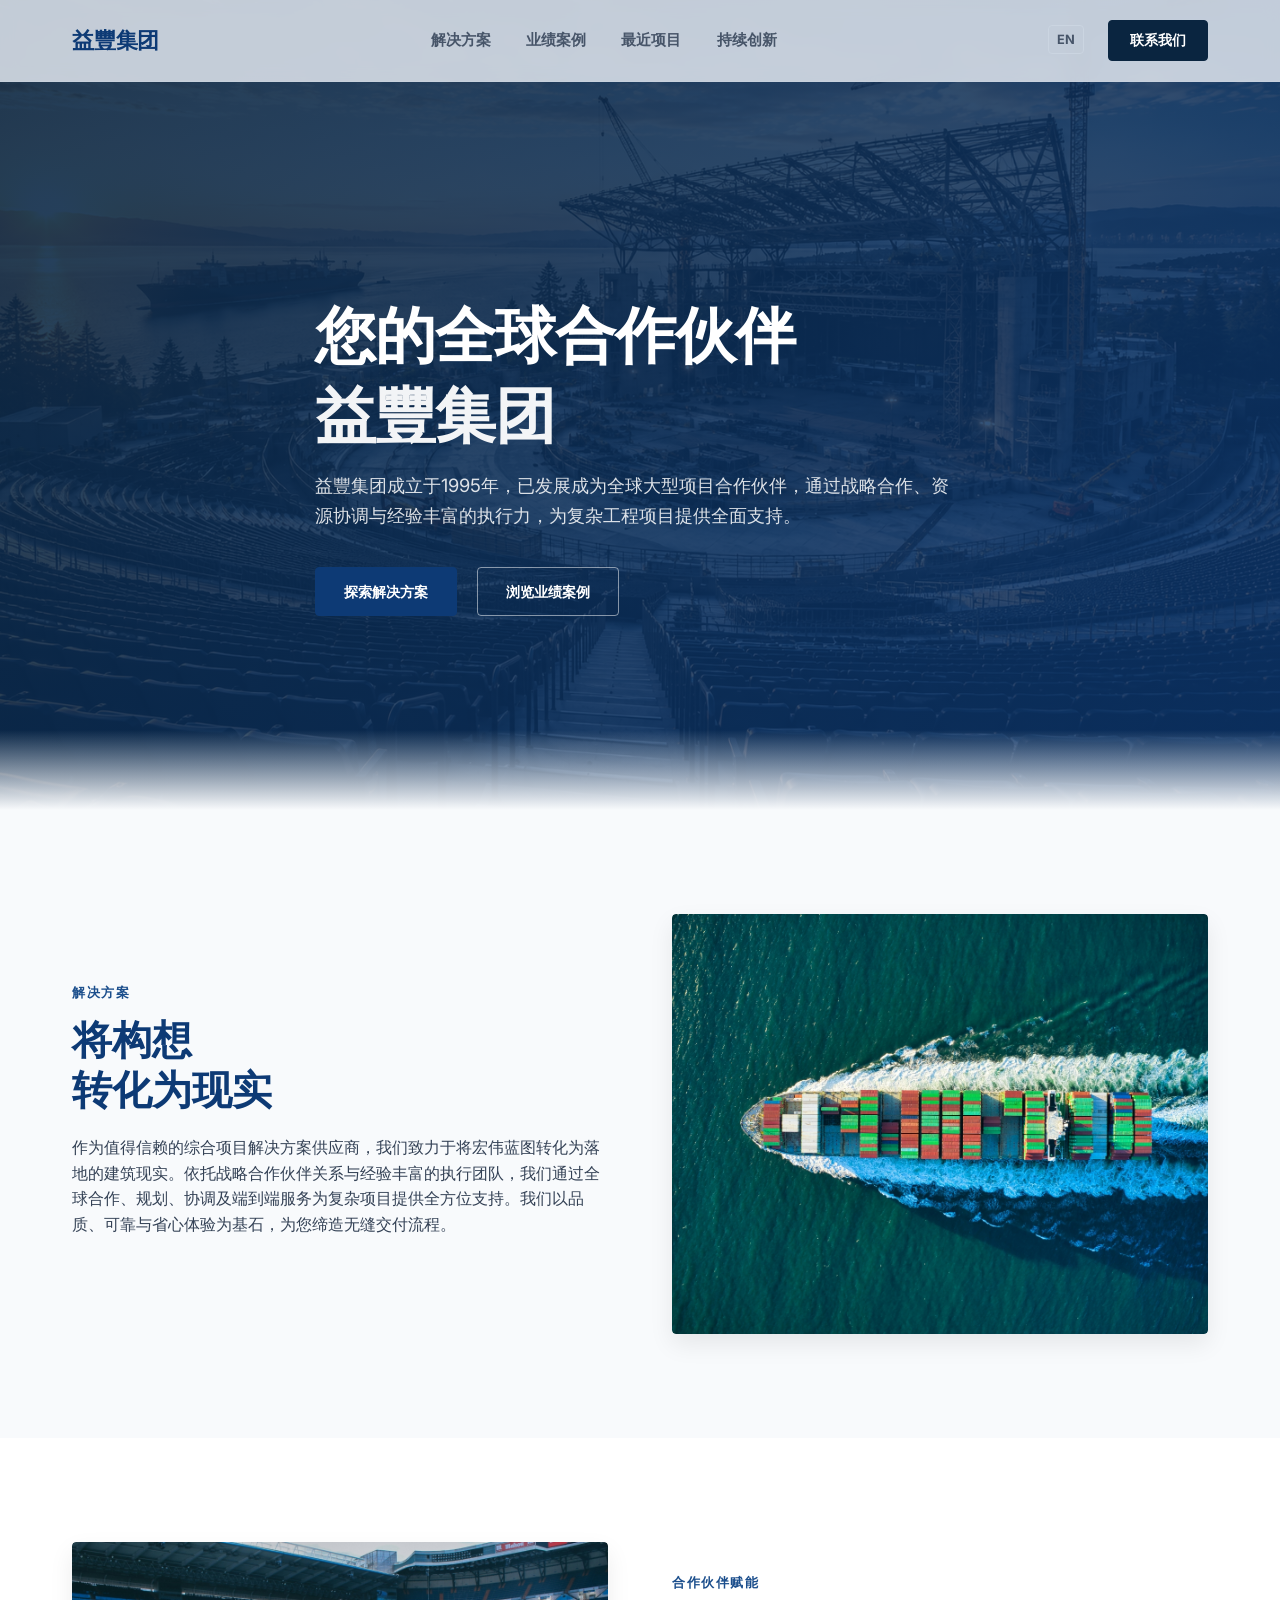
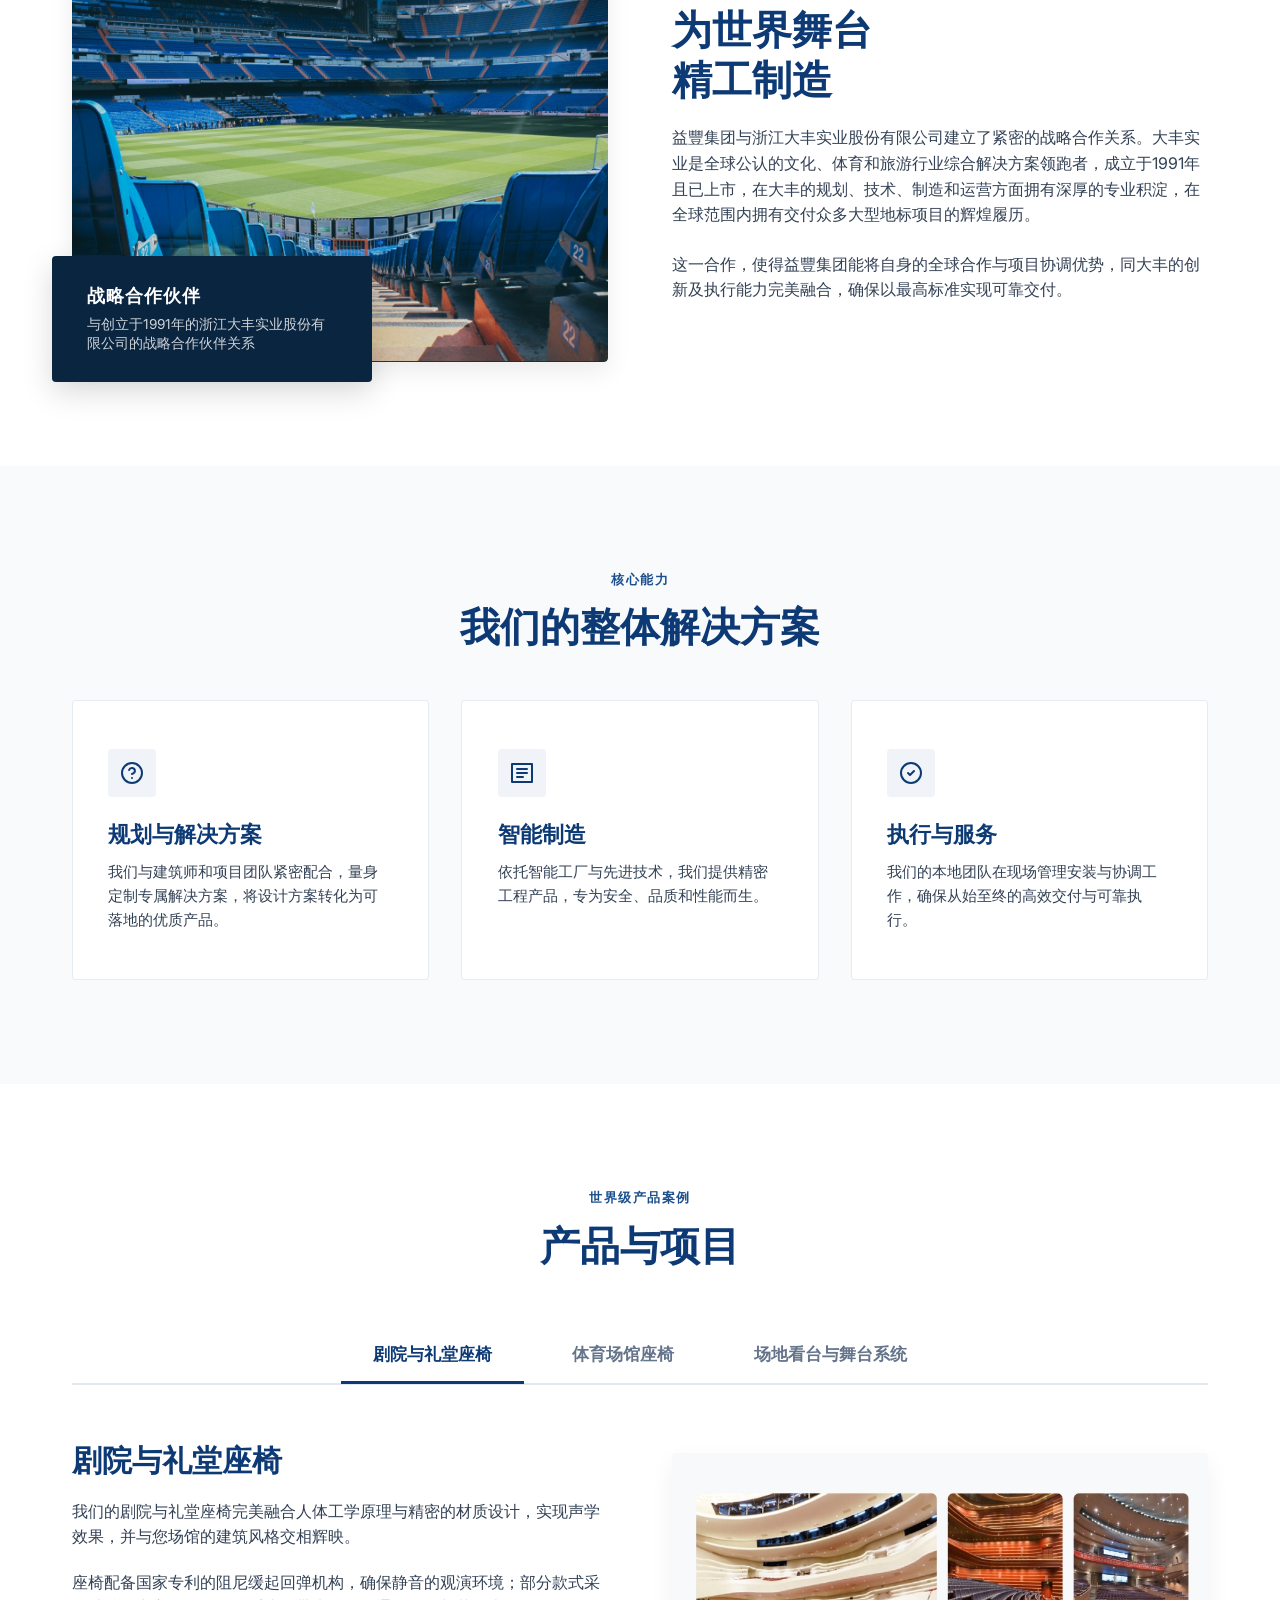
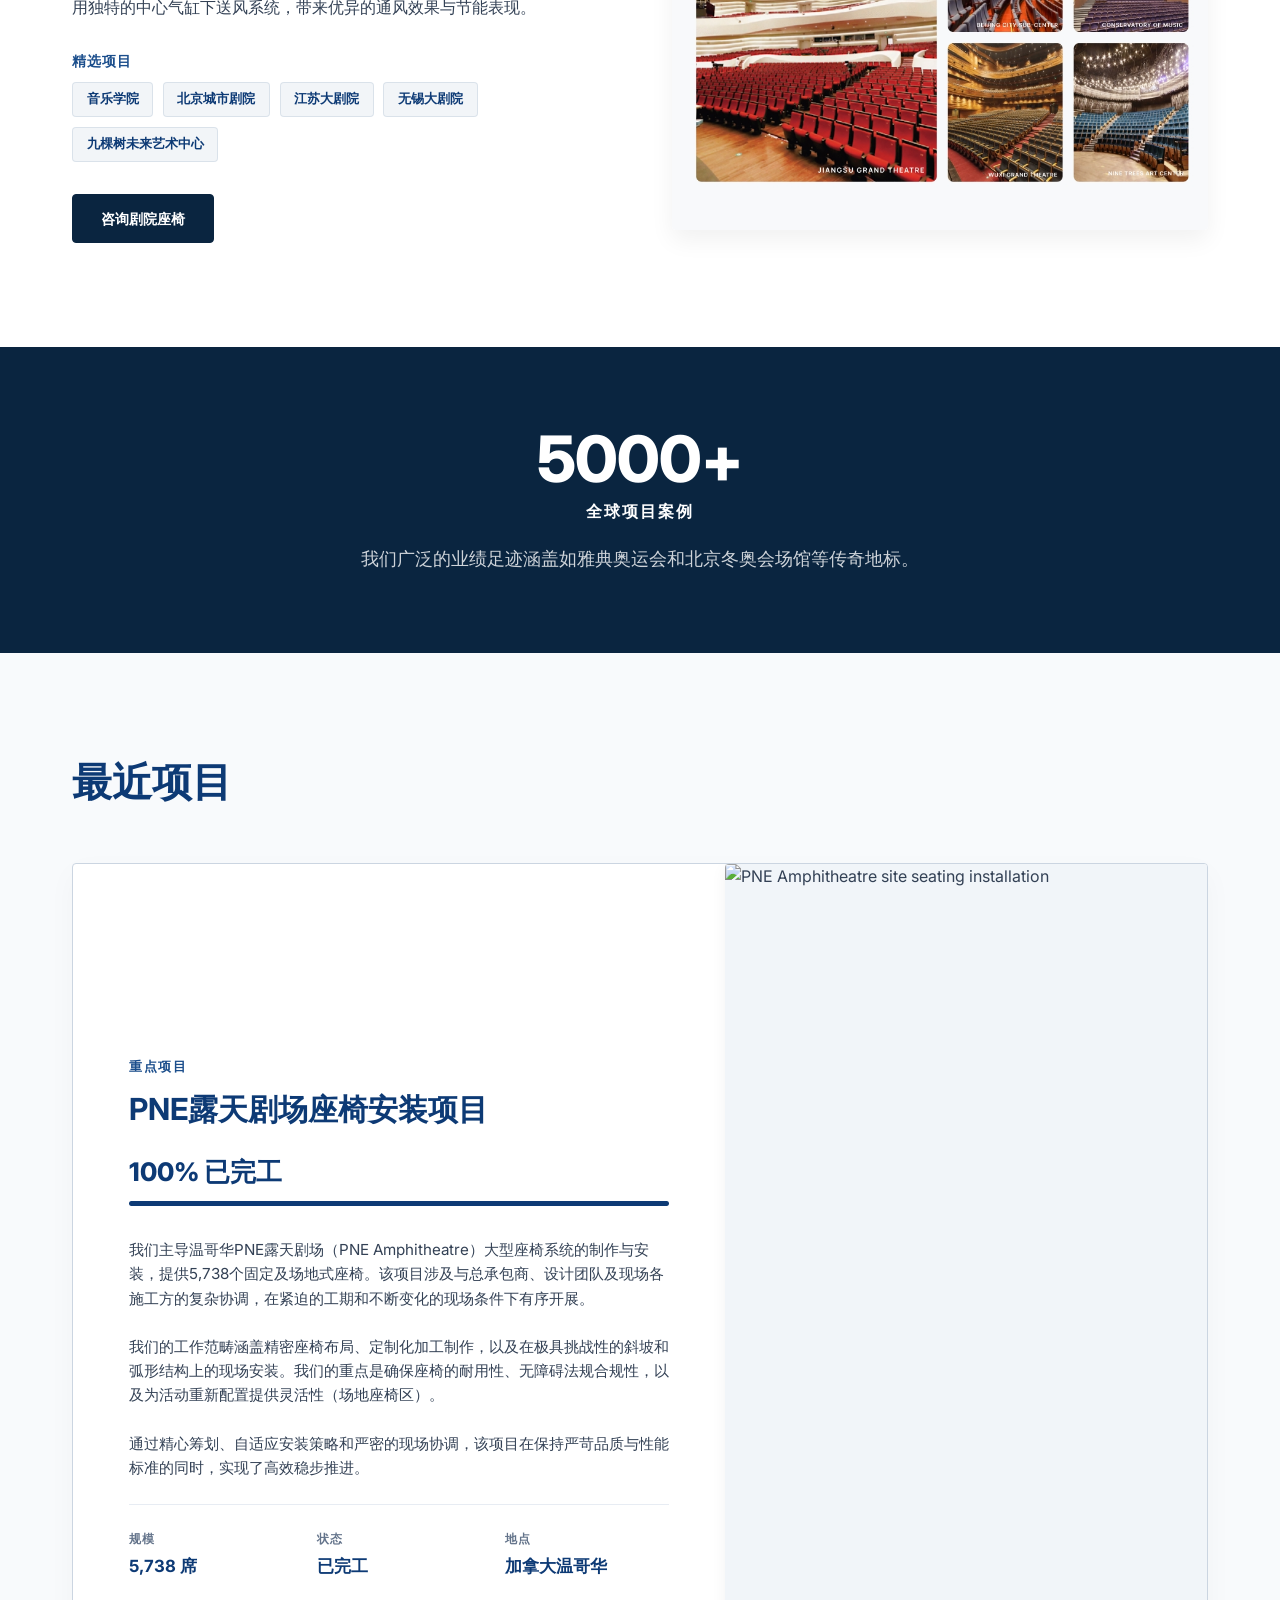
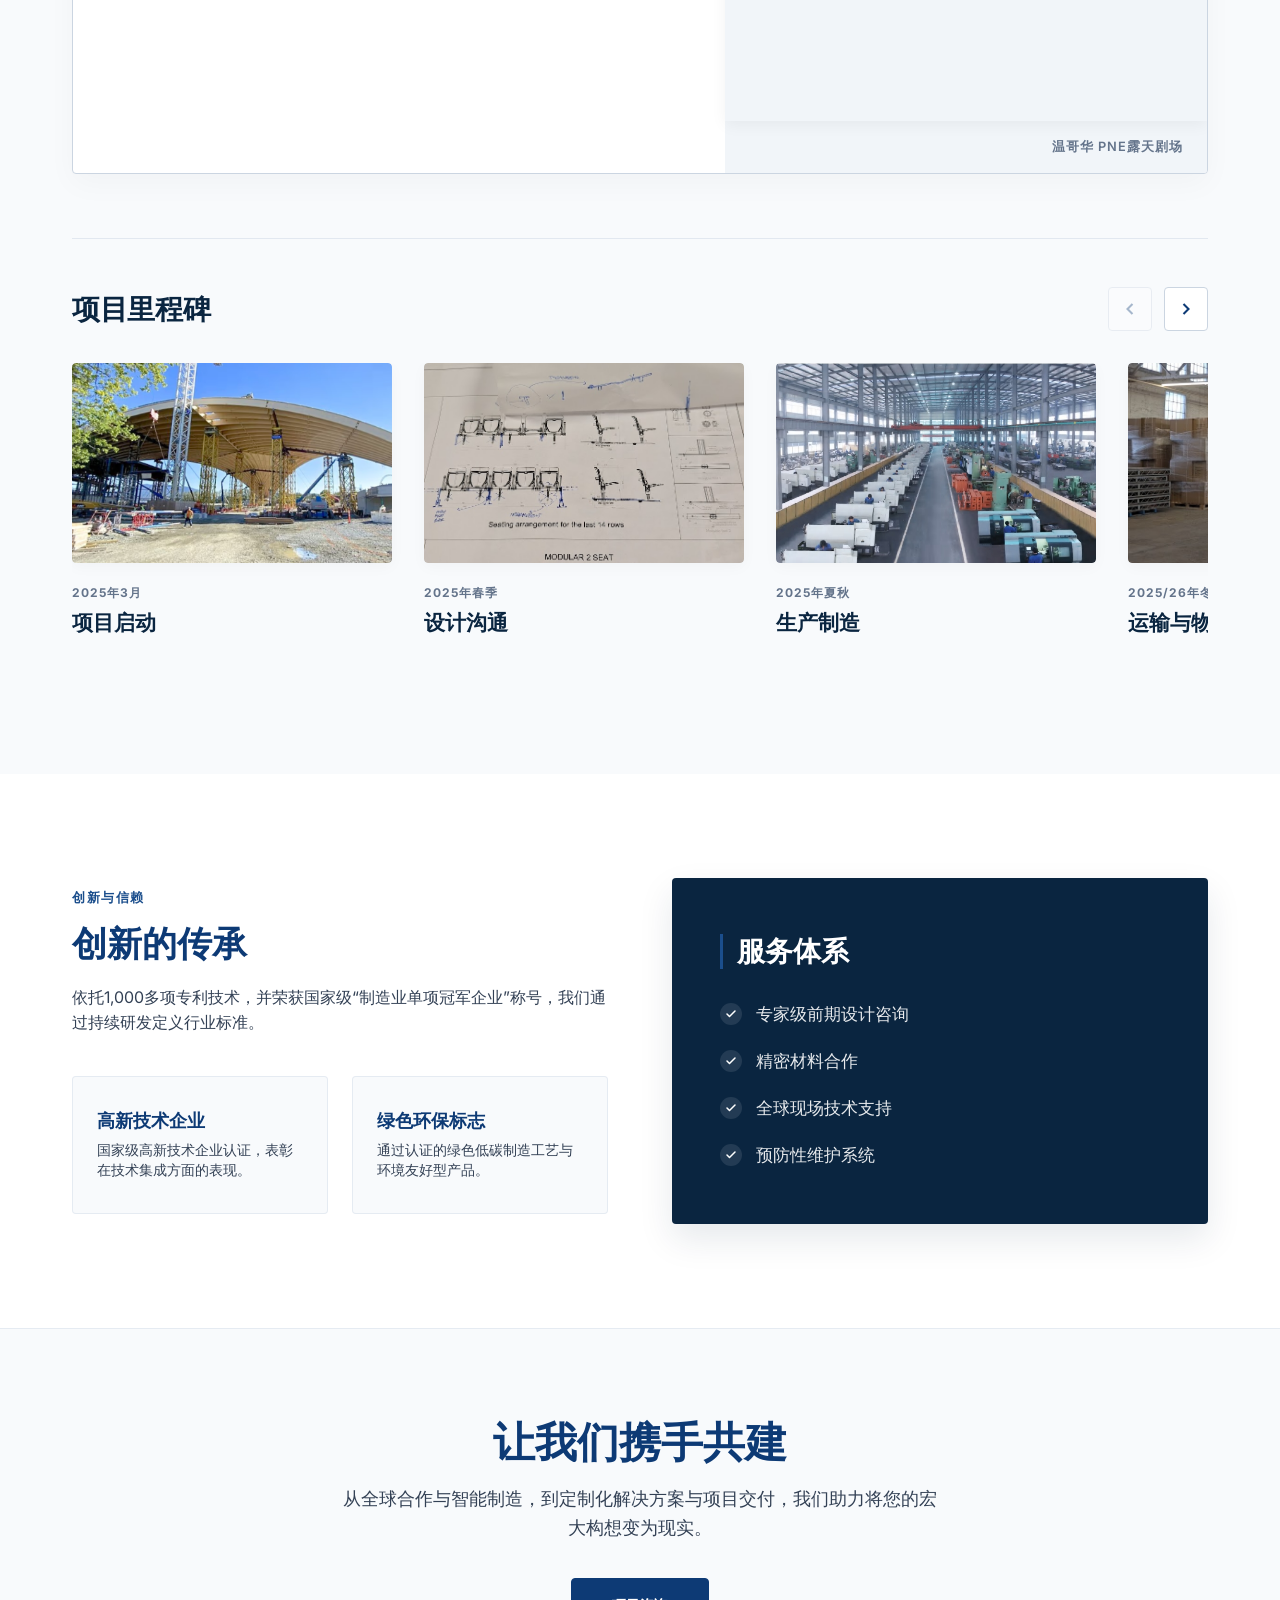
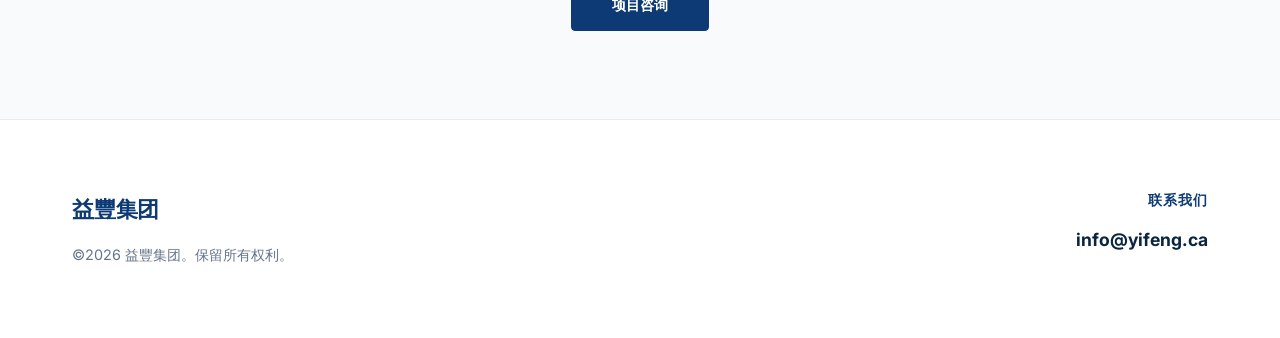
==== Website/zh.html @ a0447354 "CN Translation" ====
<!DOCTYPE html>
<html lang="zh">
<head>
  <meta charset="UTF-8">
  <meta name="viewport" content="width=device-width, initial-scale=1.0">
  <meta name="description" content="益豐集团 - 您在全球大型项目综合解决方案方面的合作伙伴。依托战略合作伙伴关系与经验丰富的执行团队。">
  <title>益豐集团 | 您的全球合作伙伴</title>
  
  <!-- SEO Best Practices: Metas and Icons -->
  <link rel="icon" type="image/png" href="data:image/svg+xml,%3Csvg xmlns='http://www.w3.org/2000/svg' viewBox='0 0 24 24' fill='%230d3a75'%3E%3Cpath d='M12 2l3.09 6.26L22 9.27l-5 4.87 1.18 6.88L12 17.77l-6.18 3.25L7 14.14 2 9.27l6.91-1.01L12 2z'/%3E%3C/svg%3E">
  
  <!-- Preloads for critical fonts -->
  <link rel="preconnect" href="https://fonts.googleapis.com">
  <link rel="preconnect" href="https://fonts.gstatic.com" crossorigin>
  
  <!-- Stylesheets -->
  <link rel="stylesheet" href="css/style.css">
</head>
<body>

  <!-- FLOATING NAVIGATION (MATCHES SCREENSHOT) -->
  <header id="nav-header">
    <div class="container">
      <a href="#hero" class="logo">益豐集团</a>
      
      <nav id="navbar">
        <ul>
          <li><a href="#solutions" class="active">解决方案</a></li>
          <li><a href="#products">业绩案例</a></li>
          <li><a href="#projects">最近项目</a></li>
          <li><a href="#innovation">持续创新</a></li>
        </ul>
      </nav>
      
      <div class="header-right">
        <a href="index.html" class="lang-switch">EN</a>
        
        <div class="header-btn-wrapper">
          <a href="mailto:info@yifeng.ca" class="btn header-btn">联系我们</a>
        </div>
        
        <div class="menu-toggle" id="menu-burger">
          <span></span>
          <span></span>
          <span></span>
        </div>
      </div>
    </div>
  </header>

  <!-- HERO SECTION -->
  <section id="hero" class="hero">
    <div class="container">
      <div class="hero-content reveal">
        <h1>
          <span>您的全球合作伙伴</span>
          <span style="font-weight: 800; color: rgba(255,255,255,0.95); margin-top: 0.25rem;">益豐集团</span>
        </h1>
        <p>
          益豐集团成立于1995年，已发展成为全球大型项目合作伙伴，通过战略合作、资源协调与经验丰富的执行力，为复杂工程项目提供全面支持。
        </p>
        <div class="hero-btns">
          <a href="#solutions" class="btn btn-primary">探索解决方案</a>
          <a href="#products" class="btn btn-outline">浏览业绩案例</a>
        </div>
      </div>
    </div>
  </section>

  <!-- HOW WE DO THINGS (VISION) SECTION -->
  <section id="vision" class="section vision">
    <div class="container">
      <div class="grid-2">
        <div class="vision-text reveal-left">
          <span class="section-badge">解决方案</span>
          <h2 class="section-title">将构想<br>转化为现实</h2>
          <p class="section-desc">
            作为值得信赖的综合项目解决方案供应商，我们致力于将宏伟蓝图转化为落地的建筑现实。依托战略合作伙伴关系与经验丰富的执行团队，我们通过全球合作、规划、协调及端到端服务为复杂项目提供全方位支持。我们以品质、可靠与省心体验为基石，为您缔造无缝交付流程。
          </p>
        </div>
        
        <div class="vision-image reveal-right">
          <div class="vision-image-wrapper">
            <img src="images/cargo_ship.png" alt="Cargo ship in teal water representing global sourcing and logistics coordination" loading="lazy">
          </div>
        </div>
      </div>
    </div>
  </section>

  <!-- PARTNERSHIP / WORLD STAGE SECTION -->
  <section id="engineering" class="section engineering">
    <div class="container">
      <div class="grid-2">
        <div class="engineering-image reveal-left">
          <div class="engineering-image-container">
            <div class="stadium-img-wrapper">
              <img src="images/stadium_engineering.png" alt="Grand modern stadium representing engineering for the world stage" loading="lazy">
            </div>
            <div class="established-badge">
              <h4>战略合作伙伴</h4>
              <p>与创立于1991年的浙江大丰实业股份有限公司的战略合作伙伴关系</p>
            </div>
          </div>
        </div>
        
        <div class="engineering-text reveal-right">
          <span class="section-badge">合作伙伴赋能</span>
          <h2 class="section-title">为世界舞台<br>精工制造</h2>
          <p class="section-desc" style="margin-bottom: 1.5rem">
            益豐集团与浙江大丰实业股份有限公司建立了紧密的战略合作关系。大丰实业是全球公认的文化、体育和旅游行业综合解决方案领跑者，成立于1991年且已上市，在大丰的规划、技术、制造和运营方面拥有深厚的专业积淀，在全球范围内拥有交付众多大型地标项目的辉煌履历。
          </p>
          <p class="section-desc">
            这一合作，使得益豐集团能将自身的全球合作与项目协调优势，同大丰的创新及执行能力完美融合，确保以最高标准实现可靠交付。
          </p>
        </div>
      </div>
    </div>
  </section>

  <!-- CAPABILITIES / OUR TOTAL SOLUTIONS -->
  <section id="solutions" class="section solutions">
    <div class="container">
      <div style="text-align: center; max-width: 700px; margin: 0 auto 3rem auto;" class="reveal">
        <span class="section-badge">核心能力</span>
        <h2 class="section-title">我们的整体解决方案</h2>
      </div>
      
      <div class="grid-3">
        <!-- Card 1 -->
        <div class="solution-card reveal delay-100">
          <div class="solution-icon">
            <svg xmlns="http://www.w3.org/2000/svg" viewBox="0 0 24 24" fill="none" stroke="currentColor" stroke-linecap="round" stroke-linejoin="round">
              <circle cx="12" cy="12" r="10"/>
              <path d="M9.09 9a3 3 0 0 1 5.83 1c0 2-3 3-3 3"/>
              <line x1="12" y1="17" x2="12.01" y2="17"/>
            </svg>
          </div>
          <h3>规划与解决方案</h3>
          <p>我们与建筑师和项目团队紧密配合，量身定制专属解决方案，将设计方案转化为可落地的优质产品。</p>
        </div>
        
        <!-- Card 2 -->
        <div class="solution-card reveal delay-200">
          <div class="solution-icon">
            <svg xmlns="http://www.w3.org/2000/svg" viewBox="0 0 24 24" fill="none" stroke="currentColor" stroke-linecap="round" stroke-linejoin="round">
              <path d="M22 21H2V3H22V21Z"/>
              <path d="M7 8H17"/>
              <path d="M7 12H17"/>
              <path d="M7 16H13"/>
            </svg>
          </div>
          <h3>智能制造</h3>
          <p>依托智能工厂与先进技术，我们提供精密工程产品，专为安全、品质和性能而生。</p>
        </div>
        
        <!-- Card 3 -->
        <div class="solution-card reveal delay-300">
          <div class="solution-icon">
            <svg xmlns="http://www.w3.org/2000/svg" viewBox="0 0 24 24" fill="none" stroke="currentColor" stroke-linecap="round" stroke-linejoin="round">
              <path d="M12 22C17.5228 22 22 17.5228 22 12C22 6.47715 17.5228 2 12 2C6.47715 2 2 6.47715 2 12C2 17.5228 6.47715 22 12 22Z"/>
              <path d="M9 12L11 14L15 10"/>
            </svg>
          </div>
          <h3>执行与服务</h3>
          <p>我们的本地团队在现场管理安装与协调工作，确保从始至终的高效交付与可靠执行。</p>
        </div>
      </div>
    </div>
  </section>

  <!-- PRODUCTS & PROJECTS (WORLD-CLASS PORTFOLIO) -->
  <section id="products" class="section products-projects">
    <div class="container">
      <div class="section-header reveal">
        <span class="section-badge">世界级产品案例</span>
        <h2 class="section-title">产品与项目</h2>
      </div>
      
      <!-- TABS CONTROLS -->
      <div class="tabs-nav reveal">
        <button class="tab-trigger active" data-tab="tab-theatre">剧院与礼堂座椅</button>
        <button class="tab-trigger" data-tab="tab-stadium">体育场馆座椅</button>
        <button class="tab-trigger" data-tab="tab-retractable">场地看台与舞台系统</button>
      </div>
      
      <!-- TAB CONTENTS -->
      <!-- Theatre & Auditorium Seating -->
      <div class="tab-content active grid-2" id="tab-theatre">
        <div class="product-info reveal-left">
          <h3>剧院与礼堂座椅</h3>
          <p>
            我们的剧院与礼堂座椅完美融合人体工学原理与精密的材质设计，实现声学效果，并与您场馆的建筑风格交相辉映。
          </p>
          <p>
            座椅配备国家专利的阻尼缓起回弹机构，确保静音的观演环境；部分款式采用独特的中心气缸下送风系统，带来优异的通风效果与节能表现。
          </p>
          
          <h4 class="projects-list-title">精选项目</h4>
          <div class="projects-flex">
            <span class="project-item-pill">音乐学院</span>
            <span class="project-item-pill">北京城市剧院</span>
            <span class="project-item-pill">江苏大剧院</span>
            <span class="project-item-pill">无锡大剧院</span>
            <span class="project-item-pill">九棵树未来艺术中心</span>
          </div>
          
          <a href="mailto:info@yifeng.ca" class="btn btn-secondary">咨询剧院座椅</a>
        </div>
        
        <div class="product-gallery reveal-right">
          <img src="images/theatre_collage.png" alt="A high resolution collage of luxury theater layouts featuring quiet tip-up acoustics chairs" loading="lazy">
        </div>
      </div>
      
      <!-- Stadium & Arena Seating -->
      <div class="tab-content grid-2" id="tab-stadium">
        <div class="product-gallery">
          <img src="images/stadium_collage.png" alt="Vibrant and high-impact stadium seating installations" loading="lazy">
        </div>
        
        <div class="product-info">
          <h3>体育场馆座椅</h3>
          <p>
            专为全球顶级舞台打造，我们的体育场馆座椅为大型国际体育赛事提供耐用性、安全性和舒适度。
          </p>
          <p>
            座椅旨在承受高强度使用和多变的气候考验，同时保持夺目的外观，是国际重大盛会的信赖之选，其中包括2022年北京冬奥会（国家速滑馆“冰丝带”和“冰立方”）。
          </p>
          <a href="mailto:info@yifeng.ca" class="btn btn-secondary" style="margin-top: 1rem">咨询体育场馆座椅</a>
        </div>
      </div>
      
      <!-- Retractable Stands & Stage -->
      <div class="tab-content grid-2" id="tab-retractable">
        <div class="product-info">
          <h3>场地看台与舞台系统</h3>
          <p>
            我们的高空间利用率场地看台可实现场馆多功能灵活性：使用时展开为阶梯轮廓，收纳时紧凑成箱体。配备同步伸缩装置，可有效避免运行过程中的跑偏或卡滞。
          </p>
          <p>
            看台底座采用双滚珠轴承聚氨酯（PU）车轮，承受巨大重力的同时绝不损伤木质地板，整套系统可通过有线或无线遥控安全操纵。
          </p>
          <a href="mailto:info@yifeng.ca" class="btn btn-secondary" style="margin-top: 1rem">咨询场地看台系统</a>
        </div>
        
        <div class="product-gallery">
          <img src="images/retractable_collage.png" alt="Retractable telescopic stadium grandstands and stage solutions" loading="lazy">
        </div>
      </div>
    </div>
  </section>

  <!-- STATS BANNER -->
  <section class="stats-banner">
    <div class="container">
      <div class="stats-container reveal">
        <div class="stats-number">5000+</div>
        <div class="stats-label">全球项目案例</div>
        <p class="stats-desc">
          我们广泛的业绩足迹涵盖如雅典奥运会和北京冬奥会场馆等传奇地标。
        </p>
      </div>
    </div>
  </section>

  <!-- RECENT PROJECTS & PROGRESS TRACKING -->
  <section id="projects" class="section current-projects">
    <div class="container">
      <div class="projects-header reveal">
        <div class="projects-header-left">
          <h2 class="section-title">最近项目</h2>
        </div>
      </div>
      
      <div class="featured-project-card reveal">
        <!-- Left details pane -->
        <div class="project-details-pane">
          <span class="project-tag">重点项目</span>
          <h3>PNE露天剧场座椅安装项目</h3>
          
          <!-- Overall Progress Tracker Together with Featured Projects -->
          <div class="progress-tracker">
            <span class="progress-text">100% 已完工</span>
            <div class="progress-bar-container">
              <div class="progress-bar-fill"></div>
            </div>
          </div>

          <p>
            我们主导温哥华PNE露天剧场（PNE Amphitheatre）大型座椅系统的制作与安装，提供5,738个固定及场地式座椅。该项目涉及与总承包商、设计团队及现场各施工方的复杂协调，在紧迫的工期和不断变化的现场条件下有序开展。
          </p>
          <p>
            我们的工作范畴涵盖精密座椅布局、定制化加工制作，以及在极具挑战性的斜坡和弧形结构上的现场安装。我们的重点是确保座椅的耐用性、无障碍法规合规性，以及为活动重新配置提供灵活性（场地座椅区）。
          </p>
          <p>
            通过精心筹划、自适应安装策略和严密的现场协调，该项目在保持严苛品质与性能标准的同时，实现了高效稳步推进。
          </p>
          
          <div class="project-meta-grid">
            <div class="meta-item">
              <span>规模</span>
              <p>5,738 席</p>
            </div>
            <div class="meta-item">
              <span>状态</span>
              <p>已完工</p>
            </div>
            <div class="meta-item">
              <span>地点</span>
              <p>加拿大温哥华</p>
            </div>
          </div>
        </div>
        
        <!-- Right 9x16 Hero Feature Image Pane -->
        <div class="project-gallery-pane-wrapper">
          <div class="project-gallery-pane">
            <img src="images/current_project_collage.png" alt="PNE Amphitheatre site seating installation" loading="lazy">
          </div>
          <div class="project-location-caption">温哥华 PNE露天剧场</div>
        </div>
      </div>

      <!-- HORIZONTAL TIMELINE SCROLLER -->
      <div class="milestones-section-header reveal">
        <h3 class="milestones-section-title">项目里程碑</h3>
        <div class="milestones-nav-btns">
          <button class="milestone-nav-btn" id="milestone-prev" aria-label="Scroll left">
            <svg xmlns="http://www.w3.org/2000/svg" fill="none" stroke="currentColor" viewBox="0 0 24 24">
              <polyline points="15 18 9 12 15 6"/>
            </svg>
          </button>
          <button class="milestone-nav-btn" id="milestone-next" aria-label="Scroll right">
            <svg xmlns="http://www.w3.org/2000/svg" fill="none" stroke="currentColor" viewBox="0 0 24 24">
              <polyline points="9 18 15 12 9 6"/>
            </svg>
          </button>
        </div>
      </div>

      <div class="milestones-scroll-container reveal" id="milestones-track">
        <!-- Milestone 1 -->
        <div class="milestone-card">
          <div class="milestone-photo-wrapper">
            <img src="images/milestone1.png" alt="Project Kickoff milestone" loading="lazy">
          </div>
          <span class="milestone-date">2025年3月</span>
          <h4 class="milestone-title">项目启动</h4>
        </div>

        <!-- Milestone 2 -->
        <div class="milestone-card">
          <div class="milestone-photo-wrapper">
            <img src="images/milestone2.png" alt="Design & Engineering milestone" loading="lazy">
          </div>
          <span class="milestone-date">2025年春季</span>
          <h4 class="milestone-title">设计沟通</h4>
        </div>

        <!-- Milestone 3 -->
        <div class="milestone-card">
          <div class="milestone-photo-wrapper">
            <img src="images/milestone3.png" alt="Manufacturing milestone" loading="lazy">
          </div>
          <span class="milestone-date">2025年夏秋</span>
          <h4 class="milestone-title">生产制造</h4>
        </div>

        <!-- Milestone 4 -->
        <div class="milestone-card">
          <div class="milestone-photo-wrapper">
            <img src="images/milestone4.png" alt="Shipping & Logistics milestone" loading="lazy">
          </div>
          <span class="milestone-date">2025/26年冬季</span>
          <h4 class="milestone-title">运输与物流</h4>
        </div>

        <!-- Milestone 5 -->
        <div class="milestone-card">
          <div class="milestone-photo-wrapper">
            <img src="images/milestone5.png" alt="Site Mobilization milestone" loading="lazy">
          </div>
          <span class="milestone-date">2026年3月</span>
          <h4 class="milestone-title">进场准备</h4>
        </div>

        <!-- Milestone 6 -->
        <div class="milestone-card">
          <div class="milestone-photo-wrapper">
            <img src="images/milestone6.png" alt="Fixed Seating Installation milestone" loading="lazy">
          </div>
          <span class="milestone-date">2026年3-4月</span>
          <h4 class="milestone-title">固定座椅安装</h4>
        </div>

        <!-- Milestone 7 -->
        <div class="milestone-card">
          <div class="milestone-photo-wrapper">
            <img src="images/milestone7.png" alt="Removable Seating Installation milestone" loading="lazy">
          </div>
          <span class="milestone-date">2026年4-5月</span>
          <h4 class="milestone-title">场地座椅安装</h4>
        </div>

        <!-- Milestone 8 -->
        <div class="milestone-card">
          <div class="milestone-photo-wrapper">
            <img src="images/milestone8.png" alt="Completion & Handover milestone" loading="lazy">
          </div>
          <span class="milestone-date">2026年5月</span>
          <h4 class="milestone-title">竣工与移交</h4>
        </div>
      </div>
    </div>
  </section>

  <!-- INNOVATION & TRUST / SERVICE PROTOCOL -->
  <section id="innovation" class="section trust-protocol">
    <div class="container">
      <div class="grid-2">
        <div class="trust-left reveal-left">
          <span class="section-badge">创新与信赖</span>
          <h2>创新的传承</h2>
          <p class="section-desc">
            依托1,000多项专利技术，并荣获国家级“制造业单项冠军企业”称号，我们通过持续研发定义行业标准。
          </p>
          
          <div class="trust-cards-grid">
            <div class="trust-mini-card">
              <h4>高新技术企业</h4>
              <p>国家级高新技术企业认证，表彰在技术集成方面的表现。</p>
            </div>
            <div class="trust-mini-card">
              <h4>绿色环保标志</h4>
              <p>通过认证的绿色低碳制造工艺与环境友好型产品。</p>
            </div>
          </div>
        </div>
        
        <div class="trust-right reveal-right">
          <!-- Service Protocol Card -->
          <div class="protocol-card">
            <h3>服务体系</h3>
            
            <div class="protocol-list">
              <div class="protocol-item">
                <div class="protocol-check">
                  <svg xmlns="http://www.w3.org/2000/svg" viewBox="0 0 24 24" fill="none" stroke="currentColor" stroke-linecap="round" stroke-linejoin="round">
                    <polyline points="20 6 9 17 4 12"/>
                  </svg>
                </div>
                <span>专家级前期设计咨询</span>
              </div>
              
              <div class="protocol-item">
                <div class="protocol-check">
                  <svg xmlns="http://www.w3.org/2000/svg" viewBox="0 0 24 24" fill="none" stroke="currentColor" stroke-linecap="round" stroke-linejoin="round">
                    <polyline points="20 6 9 17 4 12"/>
                  </svg>
                </div>
                <span>精密材料合作</span>
              </div>
              
              <div class="protocol-item">
                <div class="protocol-check">
                  <svg xmlns="http://www.w3.org/2000/svg" viewBox="0 0 24 24" fill="none" stroke="currentColor" stroke-linecap="round" stroke-linejoin="round">
                    <polyline points="20 6 9 17 4 12"/>
                  </svg>
                </div>
                <span>全球现场技术支持</span>
              </div>
              
              <div class="protocol-item">
                <div class="protocol-check">
                  <svg xmlns="http://www.w3.org/2000/svg" viewBox="0 0 24 24" fill="none" stroke="currentColor" stroke-linecap="round" stroke-linejoin="round">
                    <polyline points="20 6 9 17 4 12"/>
                  </svg>
                </div>
                <span>预防性维护系统</span>
              </div>

            </div>
          </div>
        </div>
      </div>
    </div>
  </section>

  <!-- CALL TO ACTION SECTION -->
  <section class="section cta">
    <div class="container">
      <div class="cta-card reveal">
        <h2>让我们携手共建</h2>
        <p>从全球合作与智能制造，到定制化解决方案与项目交付，我们助力将您的宏大构想变为现实。</p>
        <a href="mailto:info@yifeng.ca" class="btn btn-primary" style="padding: 0.9rem 2.5rem">项目咨询</a>
      </div>
    </div>
  </section>

  <!-- FOOTER (MATCHES USER REQUEST) -->
  <footer id="contact">
    <div class="container">
      <div class="footer-top">
        <div class="footer-about">
          <a href="#hero" class="logo">益豐集团</a>
          <p>©2026 益豐集团。保留所有权利。</p>
        </div>
        
        <div class="footer-contact-info">
          <h4>联系我们</h4>
          <p>
            <a href="mailto:info@yifeng.ca">info@yifeng.ca</a>
          </p>
        </div>
      </div>
      

    </div>
  </footer>

  <!-- Interactive Scripts -->
  <script src="js/main.js"></script>
</body>
</html>
---- Website/css/style.css ----
/* 
  Yifeng Group - Premium Landing Page CSS Stylesheet
  Clean slate, navy blue, and silver corporate theme.
  NO YELLOW/GOLD, NO STARS.
*/

@import url('https://fonts.googleapis.com/css2?family=Inter:wght@300;400;500;600;700&family=Outfit:wght@300;400;500;600;700;800&display=swap');

/* --- CUSTOM DESIGN SYSTEM VARIABLES --- */
:root {
  --primary-blue: #0d3a75;       /* Classic corporate blue from nav bar image */
  --primary-blue-rgb: 13, 58, 117;
  --secondary-blue: #0a2540;     /* Deep navy blue */
  --accent-blue: #1b4e8c;        /* Medium steel blue */
  --neutral-dark: #334155;       /* Slate 700 text color */
  --neutral-light: #f8fafc;      /* Light gray background */
  --white: #ffffff;
  --border-color: #cbd5e1;       /* Clean slate 300 border */
  
  --font-heading: 'Inter', -apple-system, BlinkMacSystemFont, "Segoe UI", Roboto, sans-serif;
  --font-body: 'Inter', -apple-system, BlinkMacSystemFont, "Segoe UI", Roboto, sans-serif;
  
  --transition-smooth: all 0.35s cubic-bezier(0.16, 1, 0.3, 1);
  --transition-fast: all 0.2s ease;
  
  --container-width: 1200px;
}

/* --- BASE STYLES --- */
* {
  box-sizing: border-box;
  margin: 0;
  padding: 0;
}

html {
  scroll-behavior: smooth;
}

body {
  font-family: var(--font-body);
  color: var(--neutral-dark);
  background-color: var(--neutral-light);
  line-height: 1.6;
  overflow-x: hidden;
  -webkit-font-smoothing: antialiased;
}

/* --- TYPOGRAPHY --- */
h1, h2, h3, h4, h5, h6 {
  font-family: var(--font-heading);
  font-weight: 700;
  line-height: 1.25;
  color: var(--primary-blue);
}

a {
  text-decoration: none;
  color: inherit;
  transition: var(--transition-fast);
}

ul {
  list-style: none;
}

img {
  max-width: 100%;
  display: block;
  border-radius: 4px;
}

/* --- LAYOUT UTILITIES --- */
.container {
  max-width: var(--container-width);
  margin: 0 auto;
  padding: 0 2rem;
}

.section {
  padding: 6.5rem 0;
  position: relative;
}

.grid-2 {
  display: grid;
  grid-template-columns: repeat(2, 1fr);
  gap: 4rem;
  align-items: center;
}

.grid-3 {
  display: grid;
  grid-template-columns: repeat(3, 1fr);
  gap: 2rem;
}

/* --- BUTTONS --- */
.btn {
  display: inline-flex;
  align-items: center;
  justify-content: center;
  padding: 0.75rem 1.75rem;
  font-size: 0.9rem;
  font-weight: 600;
  border-radius: 4px; /* Clean rectangular shapes */
  cursor: pointer;
  transition: var(--transition-smooth);
}

.btn-primary {
  background-color: var(--primary-blue);
  color: var(--white);
  border: 1px solid var(--primary-blue);
}

.btn-primary:hover {
  background-color: var(--secondary-blue);
  border-color: var(--secondary-blue);
}

.btn-secondary {
  background-color: var(--secondary-blue);
  color: var(--white);
  border: 1px solid var(--secondary-blue);
}

.btn-secondary:hover {
  background-color: transparent;
  color: var(--secondary-blue);
}

.btn-outline {
  background-color: transparent;
  color: var(--white);
  border: 1.5px solid rgba(255, 255, 255, 0.5);
}

.btn-outline:hover {
  border-color: var(--white);
  background-color: rgba(255, 255, 255, 0.08);
}

/* --- SECTION LABELS --- */
.section-badge {
  font-family: var(--font-heading);
  font-size: 0.8rem;
  font-weight: 700;
  letter-spacing: 1.5px;
  color: var(--accent-blue);
  text-transform: uppercase;
  margin-bottom: 0.75rem;
  display: block;
}

.section-title {
  font-size: 2.5rem;
  font-weight: 800;
  margin-bottom: 1.25rem;
  color: var(--primary-blue);
}

.section-desc {
  font-size: 1rem;
  color: var(--neutral-dark);
  margin-bottom: 1.75rem;
}

/* --- HEADER / NAVIGATION (MATCHES SCREENSHOT) --- */
header {
  position: fixed;
  top: 0;
  left: 0;
  width: 100%;
  z-index: 1000;
  transition: var(--transition-smooth);
  padding: 1.25rem 0;
  background: rgba(226, 232, 240, 0.85); /* Transparent grey background */
  backdrop-filter: blur(8px);
  -webkit-backdrop-filter: blur(8px);
  border-bottom: 1px solid rgba(203, 213, 225, 0.4);
}

header.scrolled {
  padding: 0.9rem 0;
  box-shadow: 0 4px 20px rgba(0, 0, 0, 0.05);
  background: rgba(241, 245, 249, 0.95);
}

header .container {
  display: flex;
  justify-content: space-between;
  align-items: center;
}

.logo {
  font-family: var(--font-heading);
  font-size: 1.35rem;
  font-weight: 800;
  color: var(--primary-blue);
  letter-spacing: -0.2px;
  display: flex;
  align-items: center;
}

nav ul {
  display: flex;
  gap: 2.2rem;
}

nav a {
  font-size: 0.95rem;
  font-weight: 600;
  color: #475569; /* slate gray nav text */
  padding: 0.4rem 0;
  position: relative;
}

nav a:hover, nav a.active {
  color: var(--primary-blue);
}

/* Solid blue underline for active link */
nav a::after {
  content: '';
  position: absolute;
  bottom: -2px;
  left: 0;
  width: 0;
  height: 2.5px;
  background-color: var(--primary-blue);
  transition: var(--transition-fast);
}

nav a.active::after {
  width: 100%;
}

.lang-switch {
  font-size: 0.8rem;
  font-weight: 700;
  text-transform: uppercase;
  padding: 0.2rem 0.5rem;
  border: 1.5px solid var(--border-color);
  border-radius: 4px;
  color: #475569;
  display: inline-flex;
  align-items: center;
  transition: var(--transition-fast);
  margin-top: -0.1rem;
}

.lang-switch:hover {
  border-color: var(--primary-blue);
  color: var(--primary-blue);
  background-color: rgba(13, 58, 117, 0.05);
}

.lang-switch::after {
  display: none !important; /* Disable active underline on language switcher */
}

.header-right {
  display: flex;
  align-items: center;
  gap: 1.5rem;
}

.header-btn {
  font-family: var(--font-heading);
  font-size: 0.85rem;
  font-weight: 700;
  background-color: var(--secondary-blue);
  color: var(--white);
  padding: 0.55rem 1.3rem;
  border-radius: 4px; /* clean rectangular shape from image */
  border: 1px solid var(--secondary-blue);
}

.header-btn:hover {
  background-color: var(--primary-blue);
  border-color: var(--primary-blue);
}

.menu-toggle {
  display: none;
  flex-direction: column;
  gap: 5px;
  cursor: pointer;
}

.menu-toggle span {
  width: 22px;
  height: 2px;
  background-color: var(--primary-blue);
  transition: var(--transition-fast);
}

/* --- HERO SECTION --- */
.hero {
  min-height: 90vh;
  background-color: var(--secondary-blue);
  background-image: linear-gradient(135deg, rgba(10, 37, 64, 0.9) 0%, rgba(13, 58, 117, 0.8) 100%), url('../images/hero_bg.png');
  background-size: cover;
  background-position: right center;
  display: flex;
  align-items: center;
  padding-top: 6.5rem;
  position: relative;
}

.hero::after {
  content: '';
  position: absolute;
  bottom: 0;
  left: 0;
  width: 100%;
  height: 80px;
  background: linear-gradient(to top, var(--neutral-light), transparent);
  pointer-events: none;
}

.hero-content {
  color: var(--white);
  max-width: 750px;
}

.hero h1 {
  font-size: 3.8rem;
  font-weight: 800;
  color: var(--white);
  margin-bottom: 1rem;
  letter-spacing: -1px;
}

.hero h1 span {
  display: block;
}

.hero p {
  font-size: 1.15rem;
  color: rgba(255, 255, 255, 0.85);
  margin-bottom: 2.25rem;
  line-height: 1.65;
  max-width: 650px;
}

.hero-btns {
  display: flex;
  gap: 1.25rem;
}

/* --- VISION SECTION (HOW WE DO THINGS) --- */
.vision {
  background-color: var(--neutral-light);
}

.vision-image-wrapper {
  box-shadow: 0 10px 25px rgba(0, 0, 0, 0.08);
  border-radius: 4px;
  overflow: hidden;
}

.vision-image-wrapper img {
  width: 100%;
  height: 420px;
  object-fit: cover;
}

/* --- ENGINEERING STAGE (POWERED BY PARTNERSHIP) --- */
.engineering {
  background-color: var(--white);
}

.engineering-image-container {
  position: relative;
}

.stadium-img-wrapper {
  border-radius: 4px;
  box-shadow: 0 10px 25px rgba(0, 0, 0, 0.08);
  overflow: hidden;
}

.stadium-img-wrapper img {
  width: 100%;
  height: 420px;
  object-fit: cover;
}

.established-badge {
  position: absolute;
  bottom: -20px;
  left: -20px;
  background-color: var(--secondary-blue);
  color: var(--white);
  padding: 1.8rem 2.2rem;
  border-radius: 4px;
  box-shadow: 0 10px 30px rgba(0, 0, 0, 0.15);
  max-width: 320px;
}

.established-badge h4 {
  font-size: 1.1rem;
  font-weight: 700;
  color: var(--white);
  text-transform: uppercase;
  letter-spacing: 1px;
  margin-bottom: 0.5rem;
}

.established-badge p {
  font-size: 0.85rem;
  color: rgba(255, 255, 255, 0.8);
  line-height: 1.4;
}

/* --- OUR TOTAL SOLUTIONS (CAPABILITIES) --- */
.solutions {
  background-color: var(--neutral-light);
}

.solutions .grid-3 {
  margin-top: 3rem;
}

.solution-card {
  background-color: var(--white);
  padding: 3rem 2.2rem;
  border-radius: 4px;
  border: 1px solid rgba(226, 232, 240, 0.8);
  transition: var(--transition-smooth);
}

.solution-card:hover {
  transform: translateY(-4px);
  box-shadow: 0 10px 25px rgba(0, 0, 0, 0.05);
  border-color: var(--primary-blue);
}

.solution-icon {
  width: 48px;
  height: 48px;
  background-color: rgba(13, 58, 117, 0.06);
  border-radius: 4px;
  display: flex;
  align-items: center;
  justify-content: center;
  margin-bottom: 1.5rem;
  color: var(--primary-blue);
}

.solution-icon svg {
  width: 24px;
  height: 24px;
  stroke-width: 2;
}

.solution-card h3 {
  font-size: 1.35rem;
  font-weight: 700;
  margin-bottom: 0.75rem;
}

.solution-card p {
  color: var(--neutral-dark);
  font-size: 0.95rem;
  line-height: 1.55;
}

/* --- PRODUCT & PROJECTS (TABS EXPLORER) --- */
.products-projects {
  background-color: var(--white);
}

.products-projects .section-header {
  text-align: center;
  max-width: 700px;
  margin: 0 auto 3.5rem auto;
}

/* Tabs Navigation */
.tabs-nav {
  display: flex;
  justify-content: center;
  gap: 1rem;
  margin-bottom: 3.5rem;
  border-bottom: 2px solid #e2e8f0;
  padding-bottom: 1px;
}

.tab-trigger {
  font-family: var(--font-heading);
  font-size: 1.05rem;
  font-weight: 700;
  color: #64748b;
  background: none;
  border: none;
  padding: 1rem 2rem;
  cursor: pointer;
  position: relative;
  transition: var(--transition-fast);
}

.tab-trigger::after {
  content: '';
  position: absolute;
  bottom: -2px;
  left: 0;
  width: 0;
  height: 3px;
  background-color: var(--primary-blue);
  transition: var(--transition-fast);
}

.tab-trigger:hover, .tab-trigger.active {
  color: var(--primary-blue);
}

.tab-trigger.active::after {
  width: 100%;
}

/* Tab Content Transitions */
.tab-content {
  display: none;
  opacity: 0;
  transform: translateY(15px);
  transition: opacity 0.4s ease, transform 0.4s ease;
}

.tab-content.active {
  display: grid;
  opacity: 1;
  transform: translateY(0);
}

.product-info h3 {
  font-size: 1.9rem;
  margin-bottom: 1.25rem;
  color: var(--primary-blue);
}

.product-info p {
  color: var(--neutral-dark);
  margin-bottom: 1.25rem;
  line-height: 1.6;
}

/* Projects listing layout for Theatre category */
.projects-list-title {
  font-size: 0.85rem;
  font-weight: 700;
  text-transform: uppercase;
  letter-spacing: 1px;
  color: var(--accent-blue);
  margin-top: 2rem;
  margin-bottom: 0.75rem;
}

.projects-flex {
  display: flex;
  flex-wrap: wrap;
  gap: 0.6rem;
  margin-bottom: 2rem;
}

.project-item-pill {
  font-size: 0.8rem;
  font-weight: 600;
  background-color: rgba(13, 58, 117, 0.05);
  color: var(--primary-blue);
  padding: 0.4rem 0.85rem;
  border-radius: 4px;
  border: 1px solid rgba(13, 58, 117, 0.1);
}

.product-gallery {
  border-radius: 4px;
  overflow: hidden;
  box-shadow: 0 10px 25px rgba(0, 0, 0, 0.06);
}

.product-gallery img {
  width: 100%;
  height: auto;
  object-fit: cover;
}

/* --- STATS BANNER --- */
.stats-banner {
  background-color: var(--secondary-blue);
  color: var(--white);
  padding: 5rem 0;
  text-align: center;
  position: relative;
}

.stats-container {
  max-width: 800px;
  margin: 0 auto;
}

.stats-number {
  font-family: var(--font-heading);
  font-size: 4rem;
  font-weight: 800;
  color: var(--white);
  line-height: 1;
  margin-bottom: 0.5rem;
  letter-spacing: -1px;
}

.stats-label {
  font-family: var(--font-heading);
  font-size: 1rem;
  font-weight: 700;
  letter-spacing: 2px;
  text-transform: uppercase;
  margin-bottom: 1.25rem;
}

.stats-desc {
  font-size: 1.1rem;
  color: rgba(255, 255, 255, 0.8);
  line-height: 1.6;
}

/* --- RECENT PROJECTS & PROGRESS TRACKING --- */
.current-projects {
  background-color: var(--neutral-light);
}

.projects-header {
  display: flex;
  justify-content: space-between;
  align-items: center;
  margin-bottom: 3.5rem;
}

.projects-header-left {
  display: flex;
  flex-direction: column;
}

.projects-header-left .section-title {
  margin-bottom: 0;
}

/* Progress Tracker Bar styling placed inside details pane */
.progress-tracker {
  display: flex;
  flex-direction: column;
  align-items: flex-start; /* Sourced: Left aligned inside details card */
  width: 100%;
  margin-bottom: 2rem;
}

.progress-text {
  font-family: var(--font-heading);
  font-size: 1.6rem; /* Sourced: Slightly smaller text for inside the pane */
  font-weight: 800;
  color: var(--primary-blue);
  margin-bottom: 0.5rem;
}

.progress-bar-container {
  width: 100%;
  height: 5px;
  background-color: #cbd5e1;
  position: relative;
  overflow: hidden;
  border-radius: 2px;
}

.progress-bar-fill {
  position: absolute;
  top: 0;
  left: 0;
  height: 100%;
  width: 100%; /* 100% Complete */
  background-color: var(--primary-blue);
  border-radius: 2px;
  transform: scaleX(0);
  transform-origin: left;
  transition: transform 1.5s cubic-bezier(0.16, 1, 0.3, 1);
}

.reveal.active .progress-bar-fill {
  transform: scaleX(1);
}

.featured-project-card {
  background-color: var(--white);
  border-radius: 4px;
  box-shadow: 0 10px 30px rgba(0, 0, 0, 0.03);
  border: 1px solid var(--border-color);
  overflow: hidden;
  display: grid;
  grid-template-columns: 1.15fr 0.85fr;
  margin-bottom: 4rem;
}

.project-details-pane {
  padding: 3.5rem;
  display: flex;
  flex-direction: column;
  justify-content: center;
}

.project-tag {
  font-family: var(--font-heading);
  font-size: 0.8rem;
  font-weight: 700;
  text-transform: uppercase;
  letter-spacing: 1.5px;
  color: var(--accent-blue);
  margin-bottom: 0.75rem;
  display: block;
}

.project-details-pane h3 {
  font-size: 1.9rem;
  margin-bottom: 1.5rem;
  color: var(--primary-blue);
}

.project-details-pane p {
  color: var(--neutral-dark);
  margin-bottom: 1.5rem;
  font-size: 0.95rem;
  line-height: 1.6;
}

.project-meta-grid {
  display: grid;
  grid-template-columns: repeat(3, 1fr);
  gap: 1.5rem;
  border-top: 1px solid rgba(226, 232, 240, 0.8);
  padding-top: 1.5rem;
}

.meta-item span {
  font-size: 0.75rem;
  font-weight: 700;
  color: #64748b;
  text-transform: uppercase;
  letter-spacing: 1px;
  display: block;
  margin-bottom: 0.25rem;
}

.meta-item p {
  font-family: var(--font-heading);
  font-size: 1.05rem;
  font-weight: 700;
  color: var(--primary-blue);
  margin-bottom: 0;
}

.project-gallery-pane-wrapper {
  position: relative;
  display: flex;
  flex-direction: column;
  background-color: #f1f5f9;
}

.project-gallery-pane {
  position: relative;
  width: 100%;
  aspect-ratio: 9 / 16; /* Sourced: Strict 9x16 vertical aspect ratio */
  overflow: hidden;
  box-shadow: 0 4px 15px rgba(0,0,0,0.05);
}

.project-gallery-pane img {
  width: 100%;
  height: 100%;
  object-fit: cover;
}

.project-location-caption {
  font-size: 0.8rem;
  font-weight: 600;
  color: #64748b;
  text-transform: uppercase;
  letter-spacing: 1px;
  margin: 1rem 1.5rem; /* Sourced: Elegant spacing for caption */
  text-align: right;
}

/* --- HORIZONTAL MILESTONE SCROLLER --- */
.milestones-section-header {
  display: flex;
  justify-content: space-between;
  align-items: center;
  margin-top: 2rem;
  margin-bottom: 2rem;
  border-top: 1.5px solid #e2e8f0;
  padding-top: 3rem;
}

.milestones-section-title {
  font-size: 1.75rem;
  font-weight: 700;
  color: var(--secondary-blue);
  letter-spacing: -0.3px;
}

.milestones-nav-btns {
  display: flex;
  gap: 0.75rem;
}

.milestone-nav-btn {
  width: 44px;
  height: 44px;
  border-radius: 4px;
  border: 1px solid var(--border-color);
  background-color: var(--white);
  color: var(--primary-blue);
  display: flex;
  align-items: center;
  justify-content: center;
  cursor: pointer;
  transition: var(--transition-fast);
}

.milestone-nav-btn:hover {
  background-color: var(--primary-blue);
  color: var(--white);
  border-color: var(--primary-blue);
}

.milestone-nav-btn svg {
  width: 20px;
  height: 20px;
  stroke-width: 2.5;
}

.milestones-scroll-container {
  display: flex;
  gap: 2rem;
  overflow-x: auto;
  scroll-snap-type: x mandatory;
  padding-bottom: 1.5rem;
  scroll-behavior: smooth;
  -webkit-overflow-scrolling: touch;
}

.milestones-scroll-container::-webkit-scrollbar {
  height: 6px;
}

.milestones-scroll-container::-webkit-scrollbar-track {
  background: #f1f5f9;
  border-radius: 4px;
}

.milestones-scroll-container::-webkit-scrollbar-thumb {
  background: #cbd5e1;
  border-radius: 4px;
}

.milestones-scroll-container::-webkit-scrollbar-thumb:hover {
  background: #94a3b8;
}

.milestone-card {
  min-width: 320px;
  max-width: 320px;
  scroll-snap-align: start;
  display: flex;
  flex-direction: column;
  transition: var(--transition-smooth);
}

.milestone-card:hover {
  transform: translateY(-4px);
}

.milestone-photo-wrapper {
  width: 100%;
  height: 200px;
  border-radius: 4px;
  overflow: hidden;
  box-shadow: 0 4px 15px rgba(0,0,0,0.03);
  margin-bottom: 1.25rem;
  background-color: #f1f5f9;
}

.milestone-photo-wrapper img {
  width: 100%;
  height: 100%;
  object-fit: cover;
  transition: var(--transition-smooth);
}

.milestone-card:hover .milestone-photo-wrapper img {
  transform: scale(1.05);
}

.milestone-photo-placeholder {
  width: 100%;
  height: 200px;
  background-color: #f1f5f9;
  border-radius: 4px;
  display: flex;
  flex-direction: column;
  align-items: center;
  justify-content: center;
  color: #94a3b8;
  border: 1.5px dashed #cbd5e1;
  margin-bottom: 1.25rem;
  transition: var(--transition-fast);
  position: relative;
  overflow: hidden;
}

.milestone-card:hover .milestone-photo-placeholder {
  background-color: #e2e8f0;
  color: var(--primary-blue);
  border-color: var(--primary-blue);
}

.milestone-photo-placeholder svg {
  width: 32px;
  height: 32px;
  margin-bottom: 0.5rem;
  stroke-width: 1.5;
}

.milestone-photo-placeholder span {
  font-size: 0.7rem;
  font-weight: 700;
  text-transform: uppercase;
  letter-spacing: 0.8px;
}

.milestone-date {
  font-size: 0.75rem;
  font-weight: 700;
  text-transform: uppercase;
  letter-spacing: 1px;
  color: #64748b;
  margin-bottom: 0.5rem;
}

.milestone-title {
  font-size: 1.3rem;
  font-weight: 700;
  color: var(--secondary-blue);
  margin-bottom: 0.6rem;
  line-height: 1.25;
}

.milestone-desc {
  font-size: 0.85rem;
  color: var(--neutral-dark);
  line-height: 1.5;
}

/* --- INNOVATION & TRUST / SERVICE PROTOCOL --- */
.trust-protocol {
  background-color: var(--white);
}

.trust-left h2 {
  font-size: 2.2rem;
  font-weight: 800;
  margin-bottom: 1.25rem;
}

.trust-left .section-desc {
  margin-bottom: 2.5rem;
  line-height: 1.6;
}

.trust-cards-grid {
  display: grid;
  grid-template-columns: repeat(2, 1fr);
  gap: 1.5rem;
}

.trust-mini-card {
  background-color: var(--neutral-light);
  padding: 2rem 1.5rem;
  border-radius: 4px;
  border: 1px solid rgba(226, 232, 240, 0.8);
  transition: var(--transition-smooth);
}

.trust-mini-card:hover {
  background-color: var(--white);
  border-color: var(--primary-blue);
  box-shadow: 0 8px 20px rgba(0, 0, 0, 0.04);
}

.trust-mini-card h4 {
  font-size: 1.15rem;
  font-weight: 700;
  margin-bottom: 0.5rem;
  color: var(--primary-blue);
}

.trust-mini-card p {
  font-size: 0.85rem;
  color: var(--neutral-dark);
  line-height: 1.5;
}

/* Right card - Service Protocol */
.protocol-card {
  background-color: var(--secondary-blue);
  color: var(--white);
  padding: 3.5rem 3rem;
  border-radius: 4px;
  box-shadow: 0 15px 35px rgba(10, 37, 64, 0.1);
  position: relative;
  overflow: hidden;
}

.protocol-card h3 {
  font-size: 1.75rem;
  color: var(--white);
  margin-bottom: 2rem;
  border-left: 3.5px solid var(--accent-blue);
  padding-left: 0.85rem;
}

.protocol-list {
  display: flex;
  flex-direction: column;
  gap: 1.25rem;
  position: relative;
  z-index: 10;
}

.protocol-item {
  display: flex;
  align-items: center;
  gap: 0.85rem;
}

.protocol-check {
  width: 22px;
  height: 22px;
  border-radius: 50%;
  background-color: rgba(255, 255, 255, 0.1);
  color: var(--white);
  display: flex;
  align-items: center;
  justify-content: center;
  flex-shrink: 0;
}

.protocol-check svg {
  width: 12px;
  height: 12px;
  stroke-width: 3;
}

.protocol-item span {
  font-family: var(--font-heading);
  font-size: 1.05rem;
  font-weight: 500;
  color: rgba(255, 255, 255, 0.9);
}

/* --- CALL TO ACTION (CTA) --- */
.cta {
  background-color: var(--neutral-light);
  text-align: center;
  padding: 5.5rem 0;
  border-top: 1px solid rgba(226, 232, 240, 0.8);
}

.cta-card {
  max-width: 800px;
  margin: 0 auto;
}

.cta-card h2 {
  font-size: 2.6rem;
  font-weight: 800;
  margin-bottom: 1rem;
}

.cta-card p {
  font-size: 1.1rem;
  color: var(--neutral-dark);
  margin-bottom: 2.25rem;
  max-width: 600px;
  margin-left: auto;
  margin-right: auto;
}

/* --- FOOTER --- */
footer {
  background-color: var(--white);
  border-top: 1px solid rgba(226, 232, 240, 0.8);
  padding: 4.5rem 0;
}

.footer-top {
  display: flex;
  justify-content: space-between;
  align-items: flex-start;
}

.footer-about {
  max-width: 320px;
}

.footer-about .logo {
  color: var(--primary-blue);
  margin-bottom: 1rem;
}

.footer-about p {
  color: #64748b;
  font-size: 0.9rem;
}

.footer-contact-info {
  text-align: right;
}

.footer-contact-info h4 {
  font-size: 0.85rem;
  font-weight: 700;
  text-transform: uppercase;
  letter-spacing: 1px;
  margin-bottom: 1rem;
  color: var(--primary-blue);
}

.footer-contact-info p {
  font-size: 1.1rem;
  font-weight: 700;
  color: var(--secondary-blue);
  line-height: 1.7;
}

.footer-contact-info a {
  transition: var(--transition-fast);
}

.footer-contact-info a:hover {
  color: var(--primary-blue);
}



/* --- INTERACTIVE MODAL OVERLAY --- */
.modal-overlay {
  position: fixed;
  top: 0;
  left: 0;
  width: 100%;
  height: 100%;
  background-color: rgba(10, 37, 64, 0.55);
  backdrop-filter: blur(6px);
  -webkit-backdrop-filter: blur(6px);
  z-index: 2000;
  display: flex;
  align-items: center;
  justify-content: center;
  opacity: 0;
  pointer-events: none;
  transition: opacity 0.35s ease;
}

.modal-overlay.active {
  opacity: 1;
  pointer-events: auto;
}

.modal-box {
  background-color: var(--white);
  width: 100%;
  max-width: 500px;
  border-radius: 4px;
  box-shadow: 0 20px 50px rgba(0, 0, 0, 0.2);
  overflow: hidden;
  transform: scale(0.92);
  transition: transform 0.35s cubic-bezier(0.16, 1, 0.3, 1);
  position: relative;
}

.modal-overlay.active .modal-box {
  transform: scale(1);
}

.modal-close {
  position: absolute;
  top: 1.25rem;
  right: 1.25rem;
  width: 28px;
  height: 28px;
  border-radius: 4px;
  background-color: var(--neutral-light);
  border: none;
  cursor: pointer;
  display: flex;
  align-items: center;
  justify-content: center;
  color: #64748b;
  transition: var(--transition-fast);
}

.modal-close:hover {
  background-color: var(--primary-blue);
  color: var(--white);
}

.modal-header {
  padding: 2.5rem 2.5rem 1.25rem 2.5rem;
  border-bottom: 1px solid rgba(226, 232, 240, 0.8);
}

.modal-header h3 {
  font-size: 1.5rem;
  margin-bottom: 0.4rem;
}

.modal-header p {
  color: #64748b;
  font-size: 0.9rem;
}

.modal-body {
  padding: 2rem 2.5rem 2.5rem 2.5rem;
}

.form-group {
  margin-bottom: 1.25rem;
}

.form-group label {
  font-size: 0.8rem;
  font-weight: 700;
  text-transform: uppercase;
  letter-spacing: 0.5px;
  margin-bottom: 0.4rem;
  display: block;
  color: var(--secondary-blue);
}

.form-control {
  width: 100%;
  padding: 0.75rem 1rem;
  border-radius: 4px;
  border: 1.5px solid #cbd5e1;
  font-family: var(--font-body);
  font-size: 0.95rem;
  color: var(--secondary-blue);
  background-color: var(--neutral-light);
  transition: var(--transition-fast);
}

.form-control:focus {
  outline: none;
  border-color: var(--primary-blue);
  background-color: var(--white);
  box-shadow: 0 0 0 3px rgba(13, 58, 117, 0.15);
}

textarea.form-control {
  resize: vertical;
  min-height: 100px;
}

/* --- ANIMATION REVEALS --- */
.reveal {
  opacity: 0;
  transform: translateY(30px);
  transition: opacity 0.7s cubic-bezier(0.16, 1, 0.3, 1), transform 0.7s cubic-bezier(0.16, 1, 0.3, 1);
}

.reveal.active {
  opacity: 1;
  transform: translateY(0);
}

.reveal-left {
  opacity: 0;
  transform: translateX(-30px);
  transition: opacity 0.7s cubic-bezier(0.16, 1, 0.3, 1), transform 0.7s cubic-bezier(0.16, 1, 0.3, 1);
}

.reveal-left.active {
  opacity: 1;
  transform: translateX(0);
}

.reveal-right {
  opacity: 0;
  transform: translateX(30px);
  transition: opacity 0.7s cubic-bezier(0.16, 1, 0.3, 1), transform 0.7s cubic-bezier(0.16, 1, 0.3, 1);
}

.reveal-right.active {
  opacity: 1;
  transform: translateX(0);
}

/* Delay modifiers */
.delay-100 { transition-delay: 80ms; }
.delay-200 { transition-delay: 160ms; }
.delay-300 { transition-delay: 240ms; }

/* --- RESPONSIVE MEDIA QUERIES --- */
@media (max-width: 992px) {
  .grid-2 {
    grid-template-columns: 1fr;
    gap: 3rem;
  }
  
  .grid-3 {
    grid-template-columns: 1fr;
    gap: 1.5rem;
  }
  
  .hero {
    text-align: center;
  }
  
  .hero-content {
    max-width: 100%;
  }
  
  .hero p {
    margin-left: auto;
    margin-right: auto;
  }
  
  .hero-btns {
    justify-content: center;
  }
  
  .engineering-image-container {
    order: 2;
  }
  
  .engineering .grid-2 {
    gap: 4rem;
  }
  
  .established-badge {
    bottom: -15px;
    left: 50%;
    transform: translateX(-50%);
    width: calc(100% - 40px);
    max-width: 320px;
    padding: 1.25rem 1.5rem;
    text-align: center;
  }
  
  .tab-content {
    grid-template-columns: 1fr !important;
    gap: 2.5rem;
  }
  
  .product-gallery {
    order: 2;
  }
  
  .featured-project-card {
    grid-template-columns: 1fr;
  }
  
  .project-gallery-pane {
    height: 350px;
  }
  
  .footer-top {
    flex-direction: column-reverse;
    gap: 2rem;
    align-items: center;
    text-align: center;
  }
  
  .footer-about {
    max-width: 100%;
  }
  
  .footer-contact-info {
    text-align: center;
  }
}

@media (max-width: 768px) {
  header {
    padding: 0.85rem 0;
  }
  
  nav {
    position: absolute;
    top: 100%;
    left: 0;
    width: 100%;
    background-color: var(--secondary-blue);
    border-bottom: 1px solid rgba(255, 255, 255, 0.08);
    display: none;
    padding: 1.5rem 0;
  }
  
  nav.active {
    display: block;
  }
  
  nav ul {
    flex-direction: column;
    align-items: center;
    gap: 1.25rem;
  }
  
  nav a {
    color: rgba(255, 255, 255, 0.85);
  }
  
  nav a:hover, nav a.active {
    color: var(--white);
  }
  
  .header-btn-wrapper {
    display: none;
  }
  
  .menu-toggle {
    display: flex;
  }
  
  .menu-toggle.active span:nth-child(1) {
    transform: translateY(7px) rotate(45deg);
  }
  
  .menu-toggle.active span:nth-child(2) {
    opacity: 0;
  }
  
  .menu-toggle.active span:nth-child(3) {
    transform: translateY(-7px) rotate(-45deg);
  }
  
  .hero h1 {
    font-size: 2.8rem;
  }
  
  .section {
    padding: 4.5rem 0;
  }
  
  .section-title {
    font-size: 2rem;
  }
  
  .tabs-nav {
    flex-direction: column;
    gap: 0;
    margin-bottom: 2.5rem;
    align-items: center;
    border-bottom: none;
  }
  
  .tab-trigger {
    width: 100%;
    text-align: center;
    padding: 0.85rem;
    border-bottom: 1px solid #e2e8f0;
  }
  
  .tab-trigger::after {
    display: none;
  }
  
  .tab-trigger.active {
    background-color: var(--neutral-light);
    border-bottom-color: var(--primary-blue);
  }
  
  .project-details-pane {
    padding: 2rem 1.5rem;
  }
  
  .project-meta-grid {
    grid-template-columns: 1fr;
    gap: 1rem;
  }
  
  .trust-cards-grid {
    grid-template-columns: 1fr;
  }
  
  .protocol-card {
    padding: 2.5rem 2rem;
  }
  
  .cta-card h2 {
    font-size: 2rem;
  }
  

}

@media (max-width: 480px) {
  .hero h1 {
    font-size: 2.2rem;
  }
  
  .hero-btns {
    flex-direction: column;
    gap: 0.85rem;
  }
  
  .btn {
    width: 100%;
  }
}
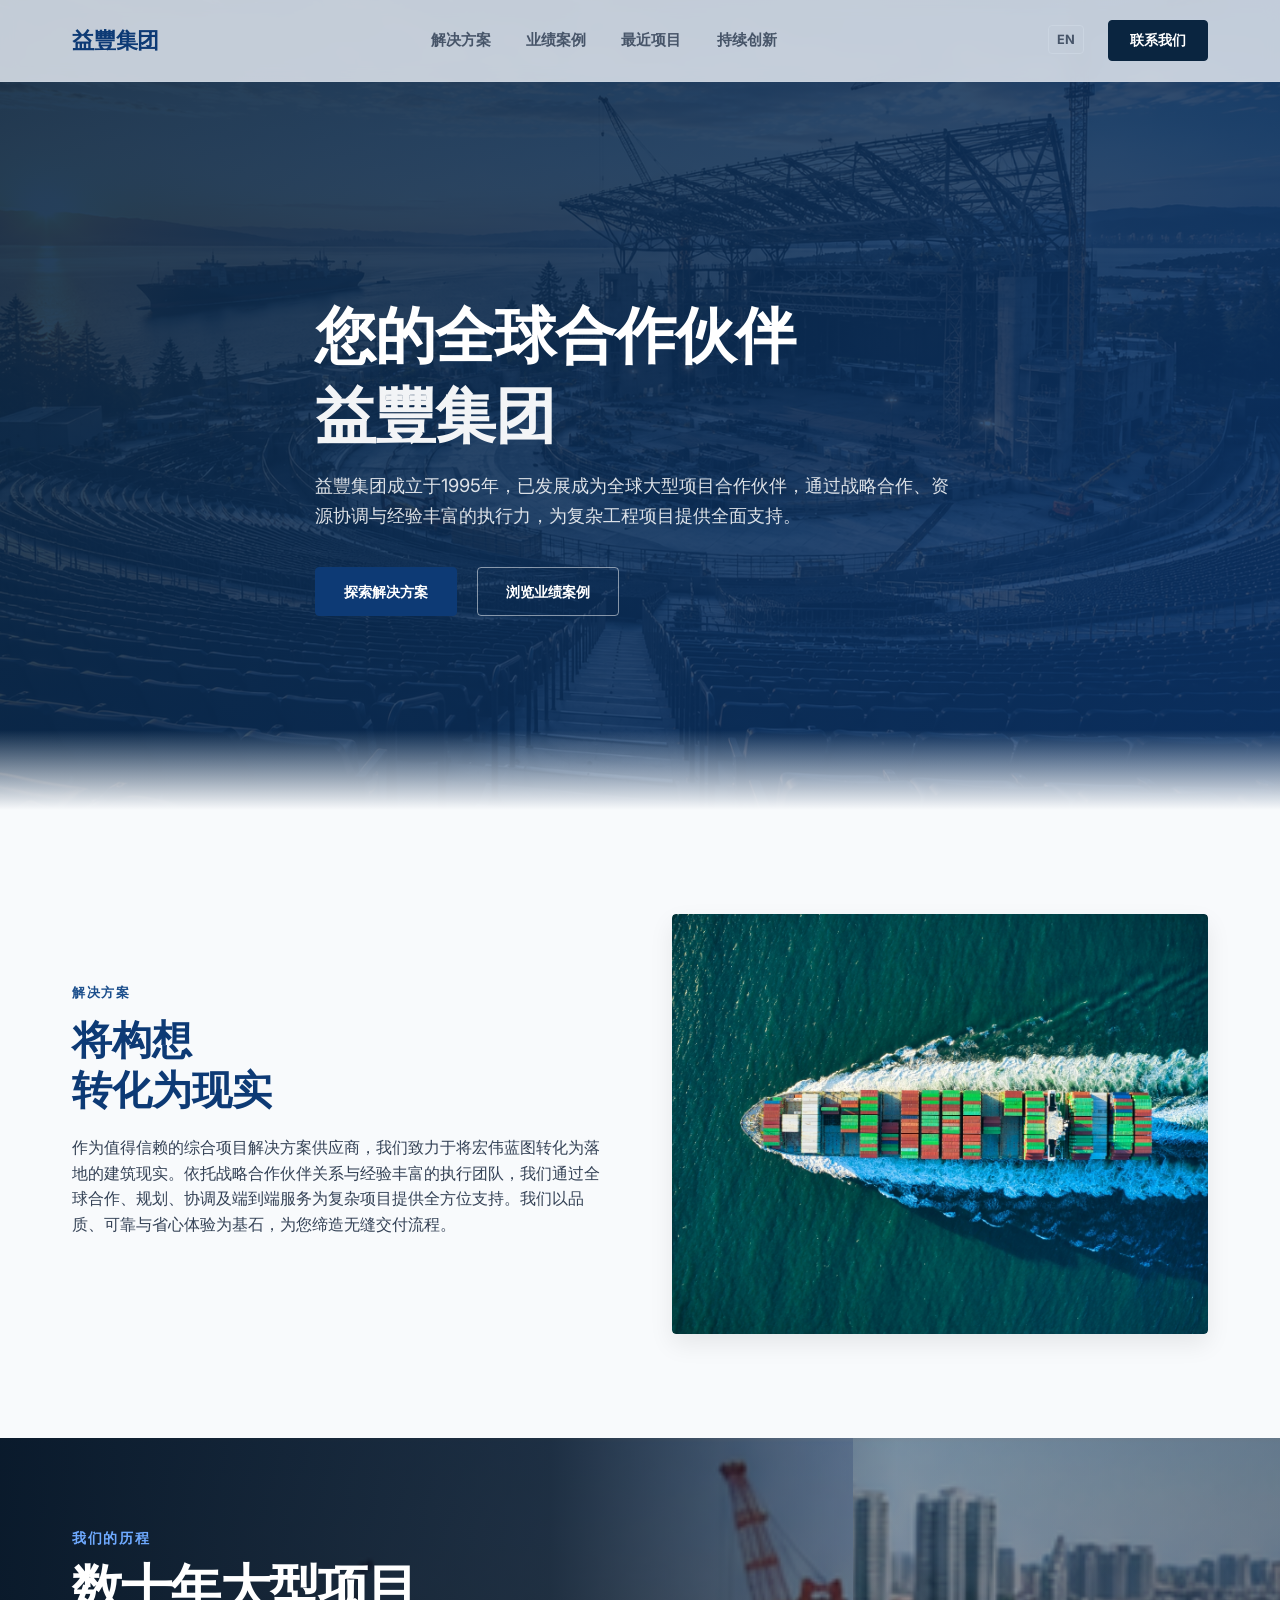
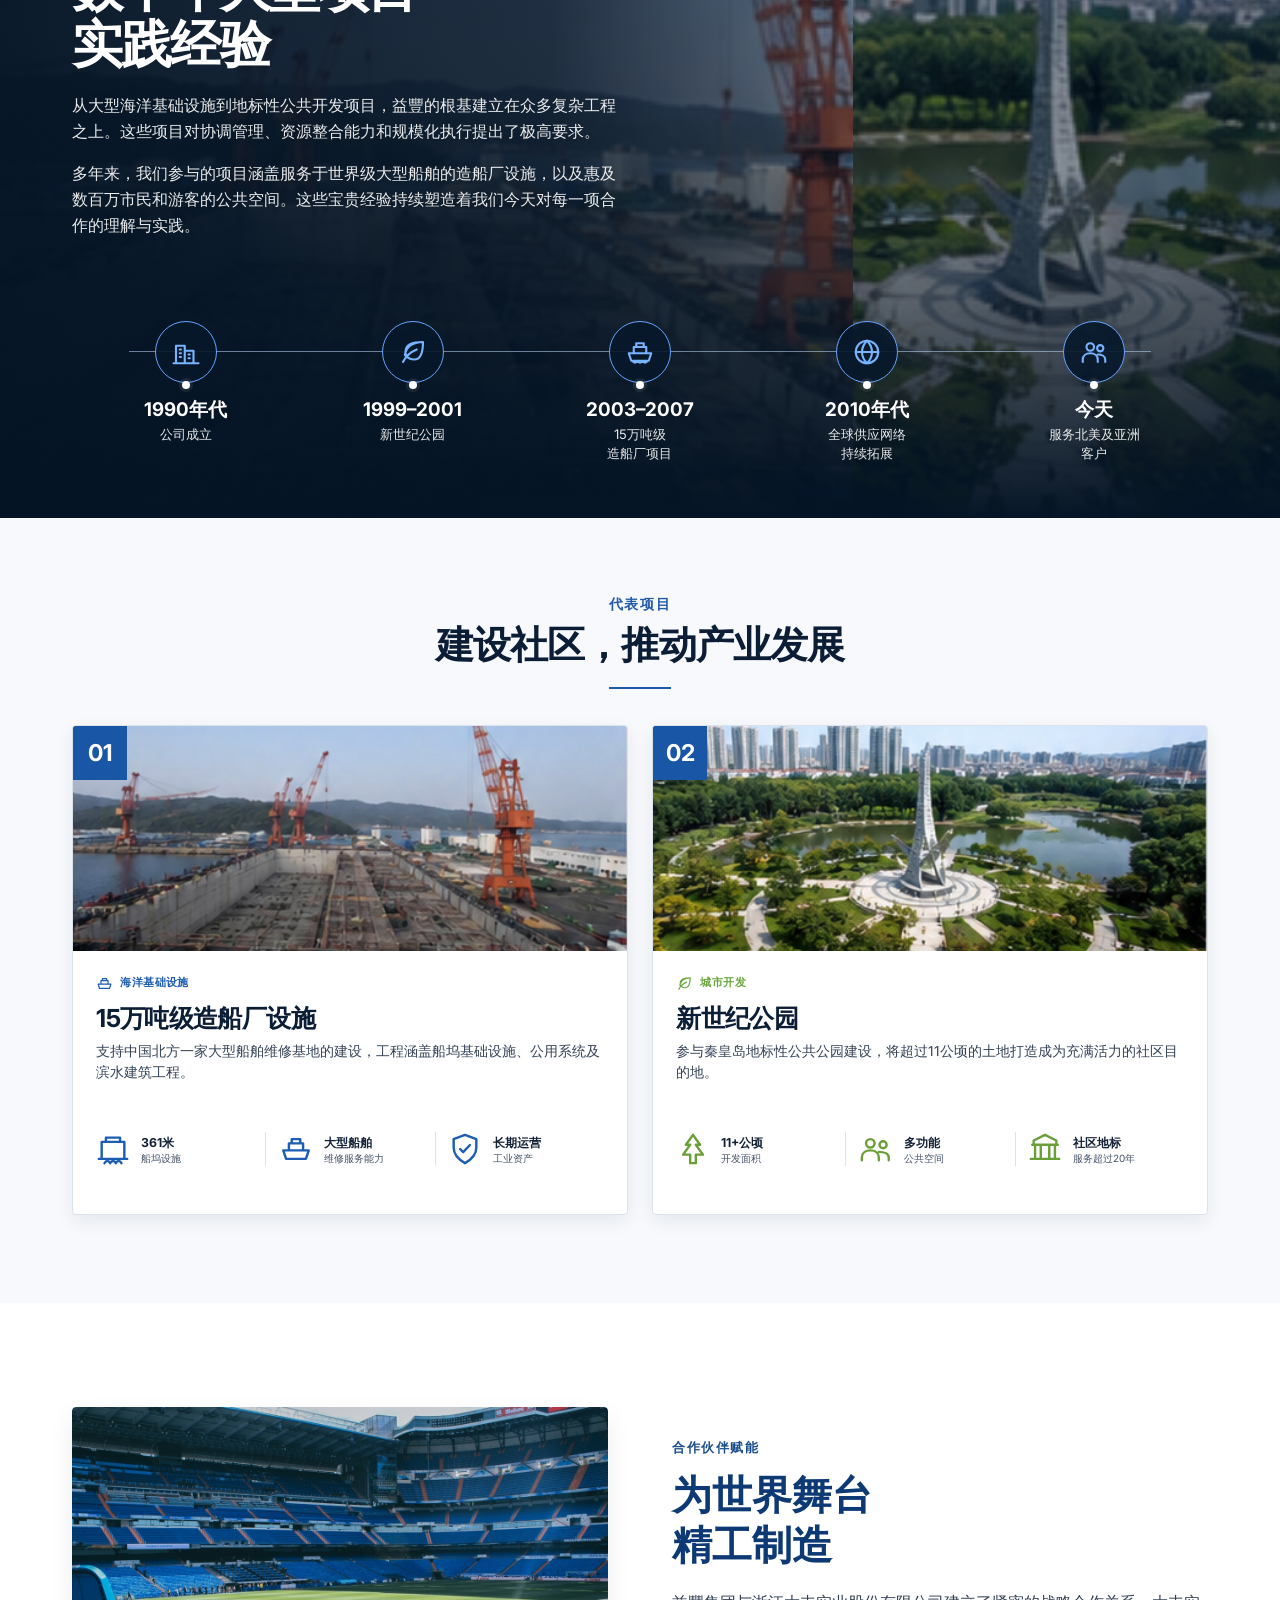
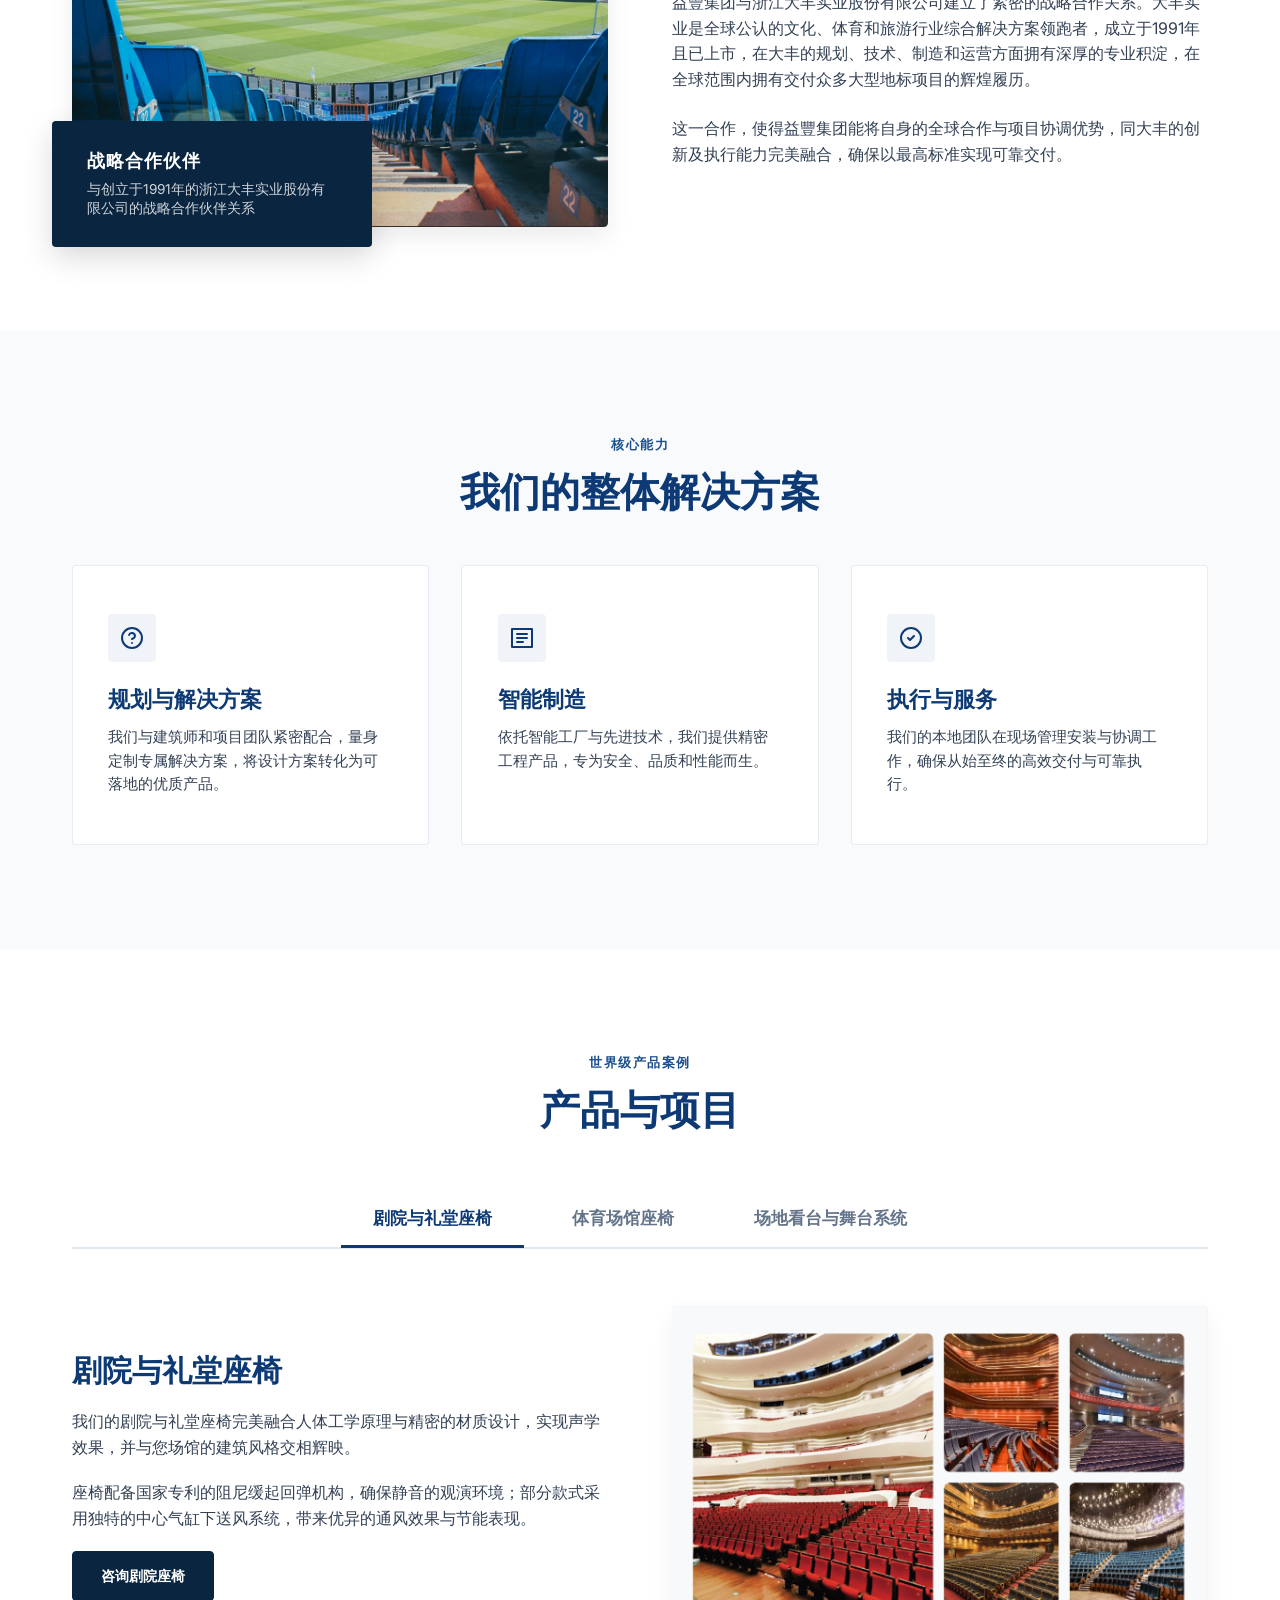
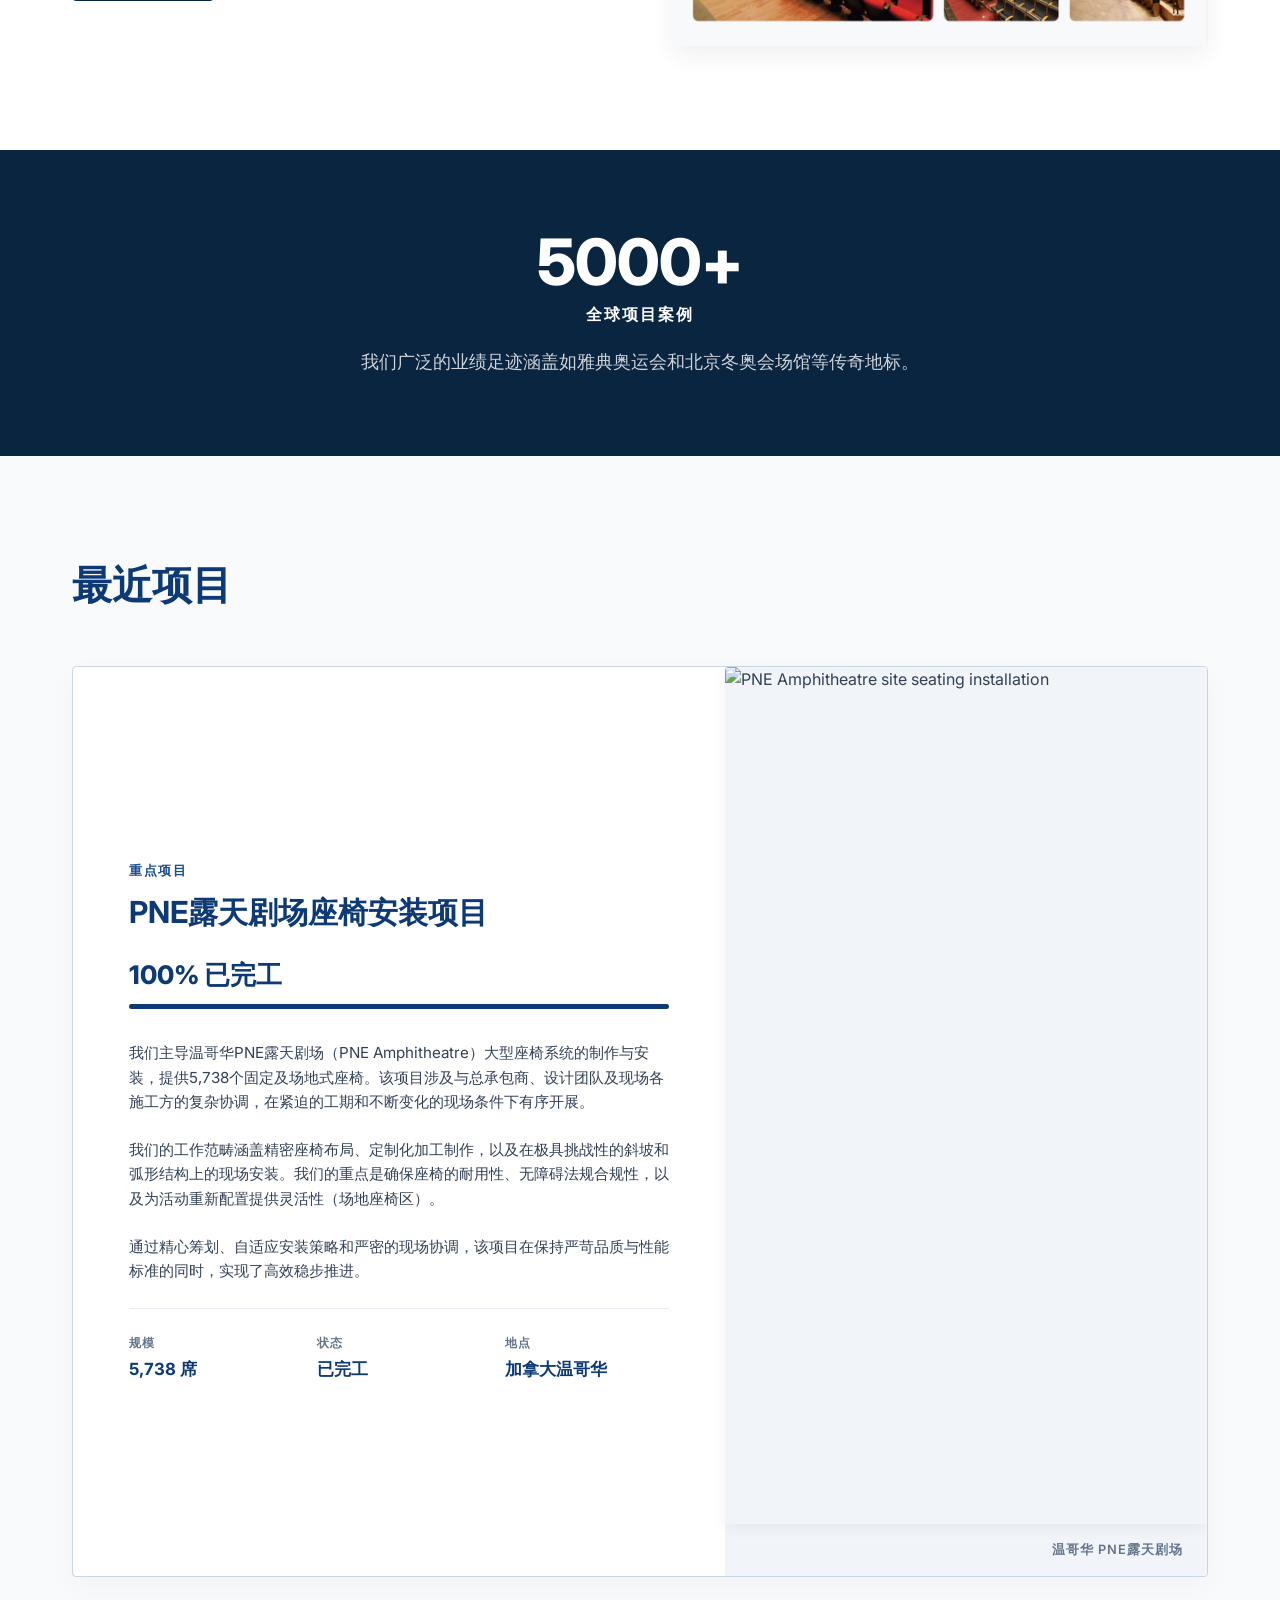
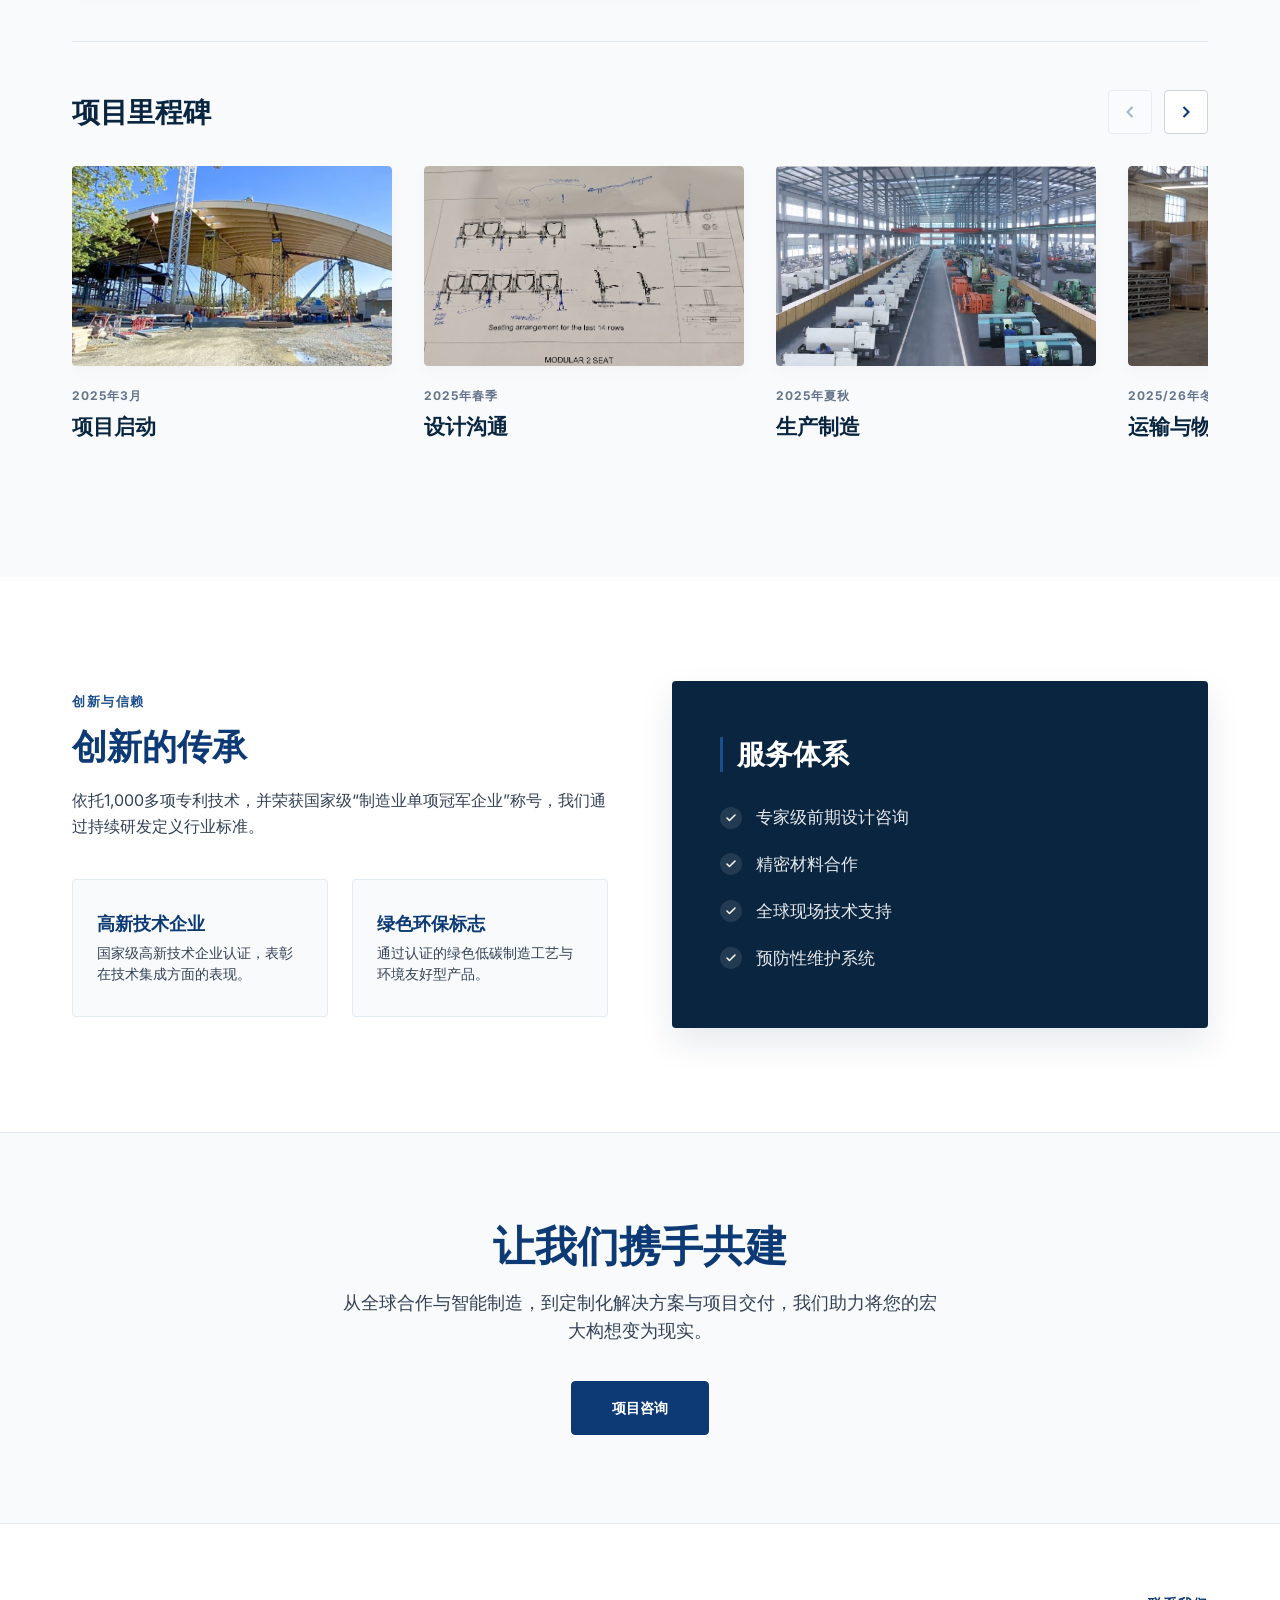
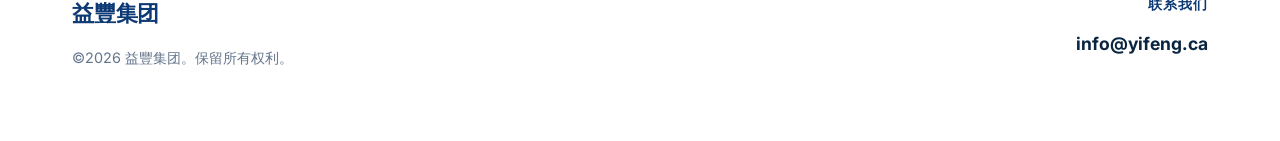
==== commit 3d49129b: "Update" ====
--- a/Website/zh.html
+++ b/Website/zh.html
@@ -88,6 +88,96 @@
     </div>
   </section>
 
+  <!-- OUR STORY / FEATURED PROJECTS SECTION -->
+  <section id="our-story" class="story-showcase">
+    <div class="story-hero">
+      <div class="story-hero-images" aria-hidden="true">
+        <div class="story-image story-image-shipyard"></div>
+        <div class="story-image story-image-park"></div>
+      </div>
+      <div class="story-shade" aria-hidden="true"></div>
+
+      <div class="container story-content">
+        <div class="story-copy reveal">
+          <span class="story-kicker">我们的历程</span>
+          <h2>数十年大型项目<br>实践经验</h2>
+          <p>从大型海洋基础设施到地标性公共开发项目，益豐的根基建立在众多复杂工程之上。这些项目对协调管理、资源整合能力和规模化执行提出了极高要求。</p>
+          <p>多年来，我们参与的项目涵盖服务于世界级大型船舶的造船厂设施，以及惠及数百万市民和游客的公共空间。这些宝贵经验持续塑造着我们今天对每一项合作的理解与实践。</p>
+        </div>
+
+        <div class="story-timeline reveal">
+          <div class="timeline-line" aria-hidden="true"></div>
+          <div class="timeline-item">
+            <div class="timeline-icon"><svg viewBox="0 0 24 24" aria-hidden="true"><path d="M4 21V7h7v14M11 11h7v10M7 10h1M7 13h1M7 16h1M14 14h1M14 17h1M2 21h20"/></svg></div>
+            <h3>1990年代</h3><p>公司成立</p>
+          </div>
+          <div class="timeline-item">
+            <div class="timeline-icon"><svg viewBox="0 0 24 24" aria-hidden="true"><path d="M20 4c-8 .2-13.5 3.7-14.5 10.5M4 20c2.5-5 6-8 11-10M6 15c2 2 4.5 3 7 3 5 0 7-5 7-14-9 0-14 2-14 8 0 1 .2 2 .6 2.8"/></svg></div>
+            <h3>1999–2001</h3><p>新世纪公园</p>
+          </div>
+          <div class="timeline-item">
+            <div class="timeline-icon"><svg viewBox="0 0 24 24" aria-hidden="true"><path d="M3 13h18l-2 6H5l-2-6ZM7 13V8h10v5M9 8V5h6v3M6 19c1 2 3 2 4 0 1 2 3 2 4 0 1 2 3 2 4 0"/></svg></div>
+            <h3>2003–2007</h3><p>15万吨级<br>造船厂项目</p>
+          </div>
+          <div class="timeline-item">
+            <div class="timeline-icon"><svg viewBox="0 0 24 24" aria-hidden="true"><circle cx="12" cy="12" r="9"/><path d="M3 12h18M12 3c3 3 4 6 4 9s-1 6-4 9c-3-3-4-6-4-9s1-6 4-9Z"/></svg></div>
+            <h3>2010年代</h3><p>全球供应网络<br>持续拓展</p>
+          </div>
+          <div class="timeline-item">
+            <div class="timeline-icon"><svg viewBox="0 0 24 24" aria-hidden="true"><circle cx="9" cy="8" r="3"/><circle cx="17" cy="9" r="2.5"/><path d="M3 20v-2c0-3 2.5-5 6-5s6 2 6 5v2M15 14c3.5 0 6 1.5 6 4v2"/></svg></div>
+            <h3>今天</h3><p>服务北美及亚洲<br>客户</p>
+          </div>
+        </div>
+      </div>
+    </div>
+
+    <div class="featured-projects">
+      <div class="container">
+        <div class="featured-heading reveal">
+          <span class="story-kicker">代表项目</span>
+          <h2>建设社区，推动产业发展</h2>
+          <span class="heading-rule" aria-hidden="true"></span>
+        </div>
+
+        <div class="story-project-grid">
+          <article class="story-project-card reveal-left">
+            <div class="story-project-image">
+              <img src="images/shipyard-facility.png" alt="设有大型起重机和干船坞的造船厂设施" loading="lazy">
+              <span class="project-number">01</span>
+            </div>
+            <div class="story-project-body">
+              <span class="project-type project-type-blue"><svg viewBox="0 0 24 24" aria-hidden="true"><path d="M3 13h18l-2 6H5l-2-6ZM7 13V8h10v5M9 8V5h6v3"/></svg>海洋基础设施</span>
+              <h3>15万吨级造船厂设施</h3>
+              <p>支持中国北方一家大型船舶维修基地的建设，工程涵盖船坞基础设施、公用系统及滨水建筑工程。</p>
+              <div class="project-stats">
+                <div class="project-stat"><svg viewBox="0 0 24 24" aria-hidden="true"><path d="M4 19V7h16v12M7 7V4h10v3M2 19h20M6 22c1-2 3-2 4 0 1-2 3-2 4 0 1-2 3-2 4 0"/></svg><span><strong>361米</strong>船坞设施</span></div>
+                <div class="project-stat"><svg viewBox="0 0 24 24" aria-hidden="true"><path d="M3 13h18l-2 6H5l-2-6ZM7 13V8h10v5M9 8V5h6v3"/></svg><span><strong>大型船舶</strong>维修服务能力</span></div>
+                <div class="project-stat"><svg viewBox="0 0 24 24" aria-hidden="true"><path d="M12 2 20 5v6c0 5-3.5 8.5-8 11-4.5-2.5-8-6-8-11V5l8-3Z"/><path d="m8.5 12 2.2 2.2 4.8-5"/></svg><span><strong>长期运营</strong>工业资产</span></div>
+              </div>
+            </div>
+          </article>
+
+          <article class="story-project-card reveal-right">
+            <div class="story-project-image">
+              <img src="images/new-century-park.png" alt="新世纪公园及其地标雕塑的航拍景观" loading="lazy">
+              <span class="project-number">02</span>
+            </div>
+            <div class="story-project-body">
+              <span class="project-type project-type-green"><svg viewBox="0 0 24 24" aria-hidden="true"><path d="M20 4c-8 .2-13.5 3.7-14.5 10.5M4 20c2.5-5 6-8 11-10M6 15c2 2 4.5 3 7 3 5 0 7-5 7-14-9 0-14 2-14 8"/></svg>城市开发</span>
+              <h3>新世纪公园</h3>
+              <p>参与秦皇岛地标性公共公园建设，将超过11公顷的土地打造成为充满活力的社区目的地。</p>
+              <div class="project-stats">
+                <div class="project-stat project-stat-green"><svg viewBox="0 0 24 24" aria-hidden="true"><path d="M12 2 7 9h3l-5 7h5v6h4v-6h5l-5-7h3l-5-7Z"/></svg><span><strong>11+公顷</strong>开发面积</span></div>
+                <div class="project-stat project-stat-green"><svg viewBox="0 0 24 24" aria-hidden="true"><circle cx="8" cy="8" r="3"/><circle cx="17" cy="9" r="2.5"/><path d="M2 20v-2c0-3 2.5-5 6-5s6 2 6 5v2M14 14c4 0 7 1.5 7 4v2"/></svg><span><strong>多功能</strong>公共空间</span></div>
+                <div class="project-stat project-stat-green"><svg viewBox="0 0 24 24" aria-hidden="true"><path d="M3 9h18M5 9v10M9 9v10M15 9v10M19 9v10M2 19h20M4 6l8-4 8 4v3H4V6Z"/></svg><span><strong>社区地标</strong>服务超过20年</span></div>
+              </div>
+            </div>
+          </article>
+        </div>
+      </div>
+    </div>
+  </section>
+
   <!-- PARTNERSHIP / WORLD STAGE SECTION -->
   <section id="engineering" class="section engineering">
     <div class="container">
@@ -195,16 +285,6 @@
           <p>
             座椅配备国家专利的阻尼缓起回弹机构，确保静音的观演环境；部分款式采用独特的中心气缸下送风系统，带来优异的通风效果与节能表现。
           </p>
-          
-          <h4 class="projects-list-title">精选项目</h4>
-          <div class="projects-flex">
-            <span class="project-item-pill">音乐学院</span>
-            <span class="project-item-pill">北京城市剧院</span>
-            <span class="project-item-pill">江苏大剧院</span>
-            <span class="project-item-pill">无锡大剧院</span>
-            <span class="project-item-pill">九棵树未来艺术中心</span>
-          </div>
-          
           <a href="mailto:info@yifeng.ca" class="btn btn-secondary">咨询剧院座椅</a>
         </div>
         
--- a/Website/css/style.css
+++ b/Website/css/style.css
@@ -367,6 +367,422 @@
   object-fit: cover;
 }
 
+/* --- OUR STORY / FEATURED PROJECTS --- */
+.story-showcase {
+  background: #f7f9fc;
+}
+
+.story-hero {
+  min-height: 680px;
+  position: relative;
+  overflow: hidden;
+  color: var(--white);
+  background: #061a30;
+}
+
+.story-hero-images,
+.story-shade {
+  position: absolute;
+  inset: 0;
+}
+
+.story-hero-images {
+  display: grid;
+  grid-template-columns: 2fr 1fr;
+}
+
+.story-image {
+  background-position: center;
+  background-size: cover;
+}
+
+.story-image-shipyard {
+  background-image: url("../images/shipyard-facility.png");
+}
+
+.story-image-park {
+  background-image: url("../images/new-century-park.png");
+}
+
+.story-shade {
+  background:
+    linear-gradient(90deg, rgba(4, 20, 37, 0.96) 0%, rgba(4, 20, 37, 0.83) 43%, rgba(4, 20, 37, 0.38) 70%, rgba(4, 20, 37, 0.48) 100%),
+    linear-gradient(0deg, rgba(4, 20, 37, 0.98) 0%, rgba(4, 20, 37, 0.08) 52%);
+}
+
+.story-content {
+  min-height: 680px;
+  position: relative;
+  z-index: 2;
+  padding-top: 5.5rem;
+  padding-bottom: 3.5rem;
+  display: flex;
+  flex-direction: column;
+  justify-content: space-between;
+}
+
+.story-copy {
+  max-width: 590px;
+}
+
+.story-kicker {
+  display: block;
+  color: #6faaff;
+  font-size: 0.9rem;
+  font-weight: 800;
+  letter-spacing: 0.12em;
+  margin-bottom: 0.7rem;
+  text-transform: uppercase;
+}
+
+.story-copy h2 {
+  color: var(--white);
+  font-size: clamp(2.5rem, 4vw, 4rem);
+  letter-spacing: -0.035em;
+  line-height: 1.08;
+  margin-bottom: 1.4rem;
+}
+
+.story-copy p {
+  color: rgba(255, 255, 255, 0.91);
+  font-size: 0.98rem;
+  line-height: 1.65;
+  margin-bottom: 1rem;
+  max-width: 545px;
+}
+
+.story-timeline {
+  display: grid;
+  grid-template-columns: repeat(5, 1fr);
+  position: relative;
+  margin-top: 3rem;
+}
+
+.timeline-line {
+  background: rgba(177, 204, 235, 0.58);
+  height: 1px;
+  left: 5%;
+  position: absolute;
+  right: 5%;
+  top: 30px;
+}
+
+.timeline-item {
+  position: relative;
+  text-align: center;
+}
+
+.timeline-icon {
+  align-items: center;
+  background: rgba(6, 24, 43, 0.9);
+  border: 1.5px solid #65a5ff;
+  border-radius: 50%;
+  color: #78b3ff;
+  display: inline-flex;
+  height: 62px;
+  justify-content: center;
+  margin-bottom: 0.9rem;
+  position: relative;
+  width: 62px;
+  z-index: 2;
+}
+
+.timeline-icon::after {
+  background: var(--white);
+  border-radius: 50%;
+  bottom: -7px;
+  box-shadow: 0 0 0 3px rgba(255, 255, 255, 0.08);
+  content: "";
+  height: 8px;
+  left: 50%;
+  position: absolute;
+  transform: translateX(-50%);
+  width: 8px;
+}
+
+.timeline-icon svg,
+.project-type svg,
+.project-stat svg {
+  fill: none;
+  stroke: currentColor;
+  stroke-linecap: round;
+  stroke-linejoin: round;
+  stroke-width: 1.7;
+}
+
+.timeline-icon svg {
+  height: 30px;
+  width: 30px;
+}
+
+.timeline-item h3 {
+  color: var(--white);
+  font-size: 1.18rem;
+  margin-bottom: 0.25rem;
+}
+
+.timeline-item p {
+  color: rgba(255, 255, 255, 0.9);
+  font-size: 0.82rem;
+  line-height: 1.4;
+}
+
+.featured-projects {
+  padding: 4.6rem 0 5.5rem;
+}
+
+.featured-heading {
+  margin: 0 auto 2.3rem;
+  text-align: center;
+}
+
+.featured-heading .story-kicker {
+  color: #235bab;
+  margin-bottom: 0.35rem;
+}
+
+.featured-heading h2 {
+  color: #0b1e36;
+  font-size: clamp(1.8rem, 3vw, 2.65rem);
+  letter-spacing: -0.025em;
+}
+
+.heading-rule {
+  background: #1d5baa;
+  display: block;
+  height: 2px;
+  margin: 1.15rem auto 0;
+  width: 62px;
+}
+
+.story-project-grid {
+  display: grid;
+  gap: 1.5rem;
+  grid-template-columns: repeat(2, minmax(0, 1fr));
+}
+
+.story-project-card {
+  background: var(--white);
+  border: 1px solid #dbe2ea;
+  border-radius: 4px;
+  box-shadow: 0 6px 18px rgba(15, 35, 60, 0.08);
+  overflow: hidden;
+}
+
+.story-project-image {
+  height: 225px;
+  position: relative;
+}
+
+.story-project-image img {
+  height: 100%;
+  object-fit: cover;
+  width: 100%;
+  border-radius: 0;
+}
+
+.project-number {
+  align-items: center;
+  background: #1956a5;
+  color: var(--white);
+  display: flex;
+  font-size: 1.45rem;
+  font-weight: 700;
+  height: 54px;
+  justify-content: center;
+  left: 0;
+  position: absolute;
+  top: 0;
+  width: 54px;
+}
+
+.story-project-body {
+  padding: 1.4rem 1.45rem 1.55rem;
+}
+
+.project-type {
+  align-items: center;
+  display: inline-flex;
+  font-size: 0.7rem;
+  font-weight: 800;
+  gap: 0.45rem;
+  letter-spacing: 0.035em;
+  margin-bottom: 0.65rem;
+  text-transform: uppercase;
+}
+
+.project-type svg {
+  height: 17px;
+  width: 17px;
+}
+
+.project-type-blue {
+  color: #1c5cb0;
+}
+
+.project-type-green {
+  color: #68a53b;
+}
+
+.story-project-body > h3 {
+  color: #0b1e36;
+  font-size: 1.55rem;
+  letter-spacing: -0.025em;
+  margin-bottom: 0.45rem;
+}
+
+.story-project-body > p {
+  color: #344256;
+  font-size: 0.85rem;
+  line-height: 1.55;
+  min-height: 66px;
+}
+
+.project-stats {
+  display: grid;
+  grid-template-columns: repeat(3, 1fr);
+  margin: 1.6rem 0 1.4rem;
+}
+
+.project-stat {
+  align-items: center;
+  color: #1d5eb4;
+  display: flex;
+  gap: 0.65rem;
+  min-width: 0;
+  padding-right: 0.7rem;
+}
+
+.project-stat + .project-stat {
+  border-left: 1px solid #dce3eb;
+  padding-left: 0.8rem;
+}
+
+.project-stat svg {
+  flex: 0 0 auto;
+  height: 34px;
+  width: 34px;
+}
+
+.project-stat-green {
+  color: #6a9f38;
+}
+
+.project-stat span {
+  color: #455267;
+  font-size: 0.62rem;
+  line-height: 1.25;
+}
+
+.project-stat strong {
+  color: #142238;
+  display: block;
+  font-size: 0.77rem;
+  margin-bottom: 0.12rem;
+}
+
+.project-link {
+  color: #175bac;
+  display: inline-flex;
+  font-size: 0.9rem;
+  font-weight: 700;
+  gap: 1.1rem;
+}
+
+.project-link-green {
+  color: #5d9c35;
+}
+
+@media (max-width: 992px) {
+  .story-project-grid {
+    grid-template-columns: 1fr;
+  }
+
+  .story-project-body > p {
+    min-height: 0;
+  }
+}
+
+@media (max-width: 768px) {
+  .story-hero,
+  .story-content {
+    min-height: 0;
+  }
+
+  .story-hero-images {
+    grid-template-columns: 1fr;
+  }
+
+  .story-image-park {
+    display: none;
+  }
+
+  .story-content {
+    padding-bottom: 3rem;
+    padding-top: 4.5rem;
+  }
+
+  .story-copy h2 br {
+    display: none;
+  }
+
+  .story-timeline {
+    gap: 1.8rem;
+    grid-template-columns: 1fr;
+    padding-left: 0.5rem;
+  }
+
+  .timeline-line {
+    bottom: 18px;
+    height: auto;
+    left: 35px;
+    right: auto;
+    top: 30px;
+    width: 1px;
+  }
+
+  .timeline-item {
+    align-items: center;
+    display: grid;
+    gap: 0 1rem;
+    grid-template-columns: 62px 1fr;
+    text-align: left;
+  }
+
+  .timeline-icon {
+    grid-row: 1 / 3;
+    margin-bottom: 0;
+  }
+
+  .featured-projects {
+    padding: 4rem 0;
+  }
+
+  .project-stats {
+    gap: 1rem;
+    grid-template-columns: 1fr;
+  }
+
+  .project-stat + .project-stat {
+    border-left: 0;
+    padding-left: 0;
+  }
+}
+
+@media (max-width: 480px) {
+  .story-project-image {
+    height: 185px;
+  }
+
+  .story-project-body {
+    padding: 1.25rem;
+  }
+
+  .story-project-body > h3 {
+    font-size: 1.3rem;
+  }
+}
+
 /* --- ENGINEERING STAGE (POWERED BY PARTNERSHIP) --- */
 .engineering {
   background-color: var(--white);
